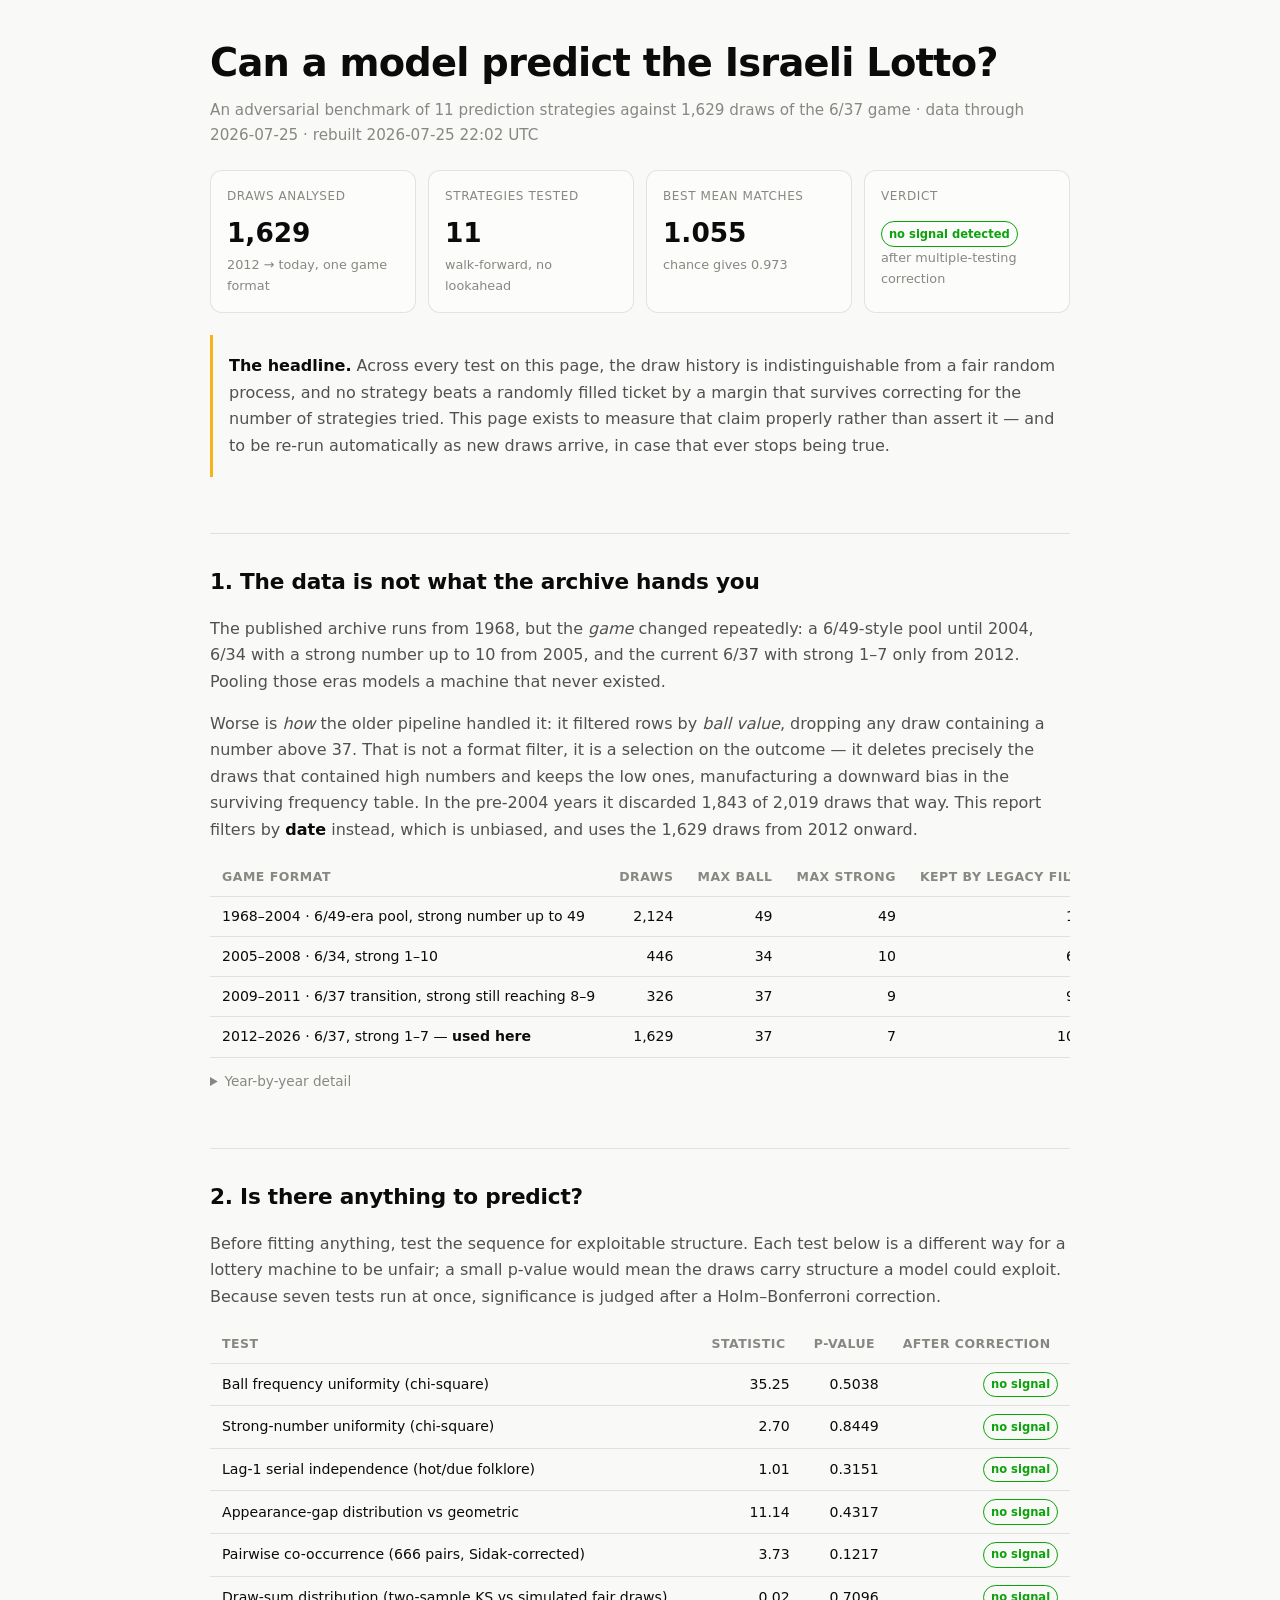
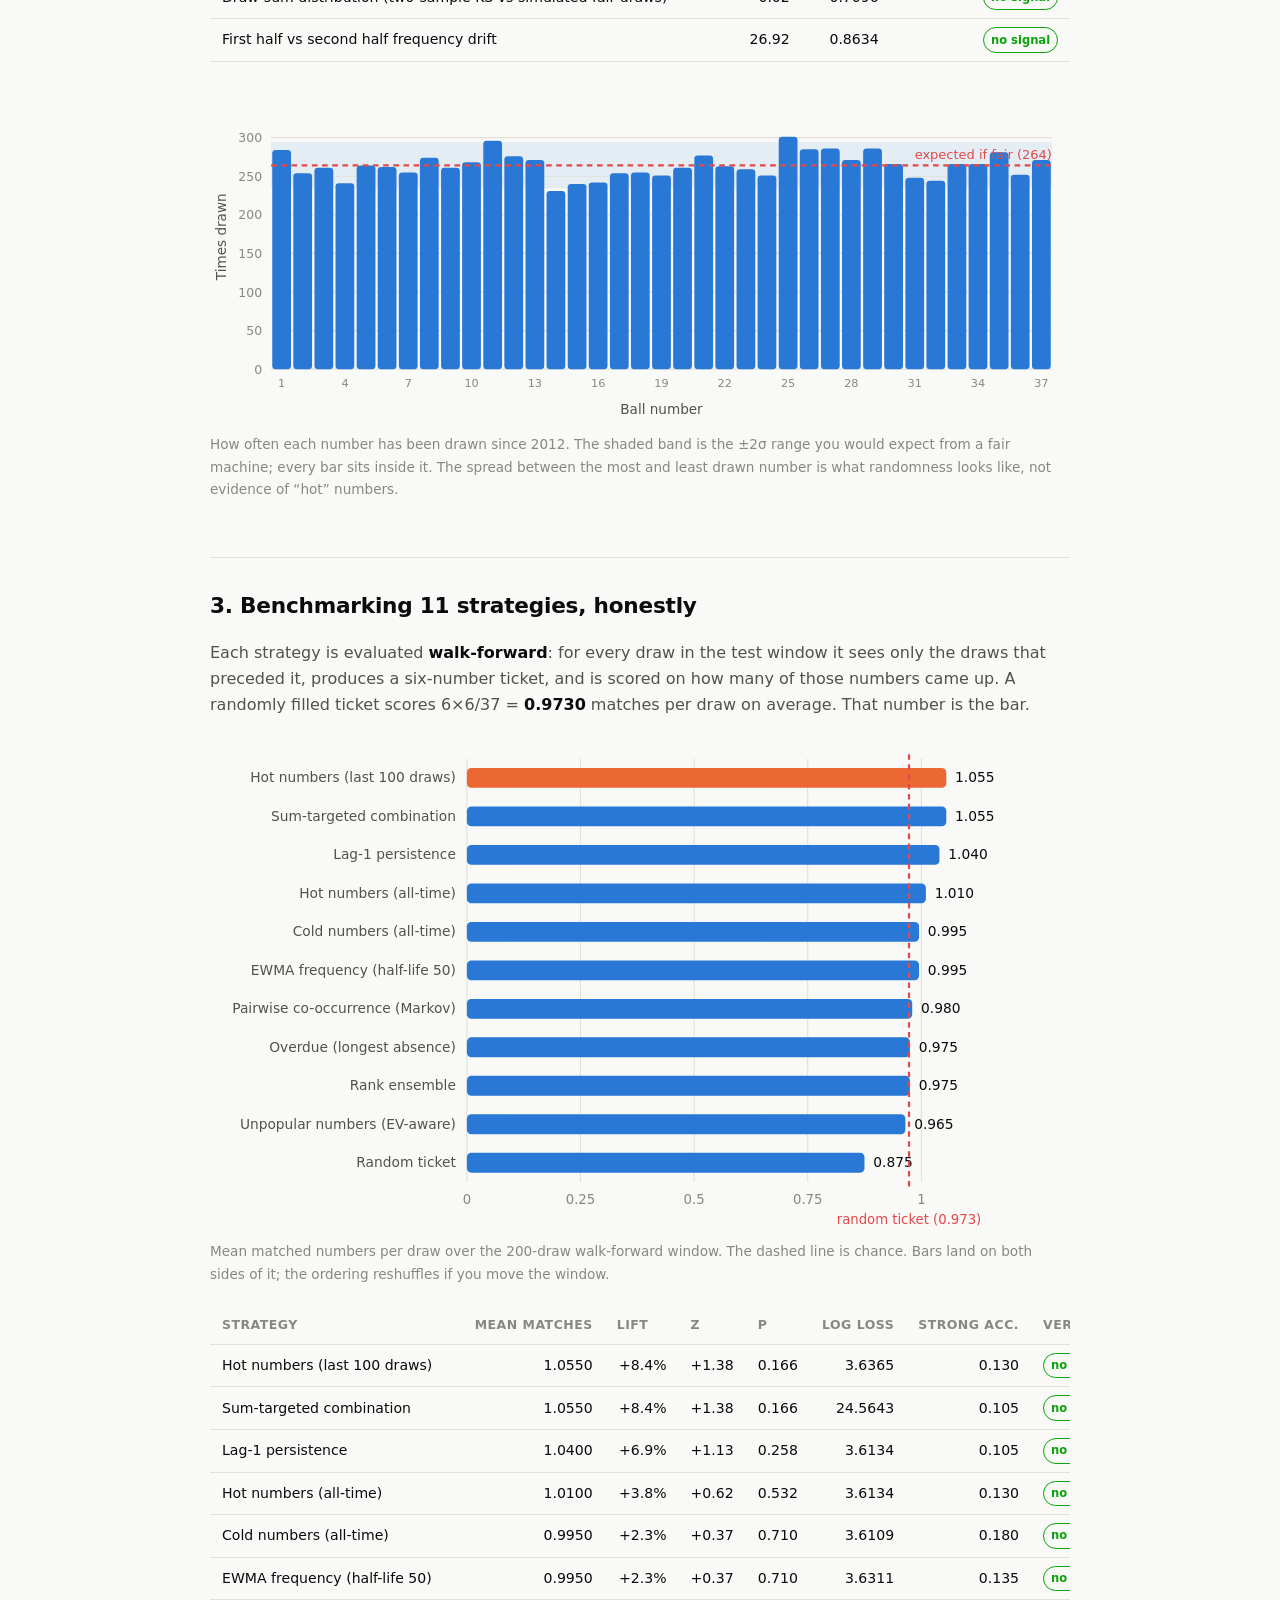
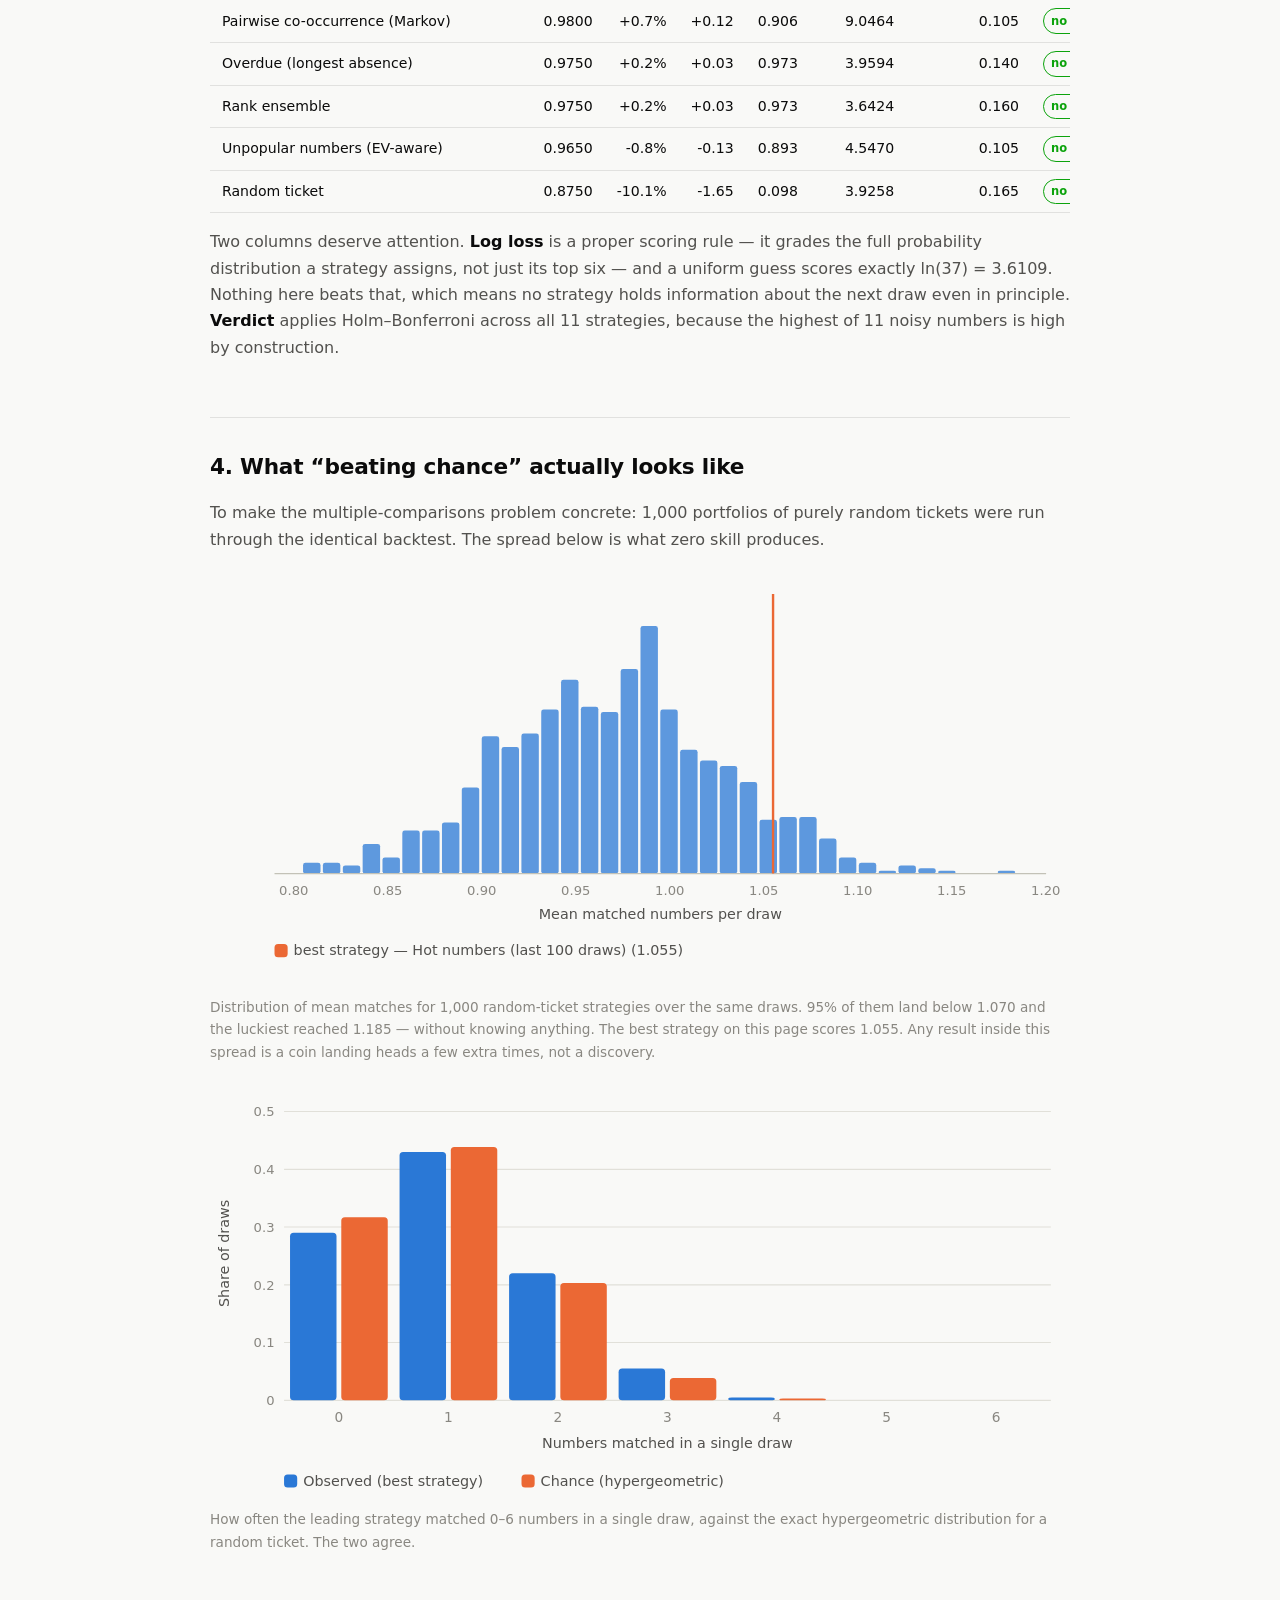
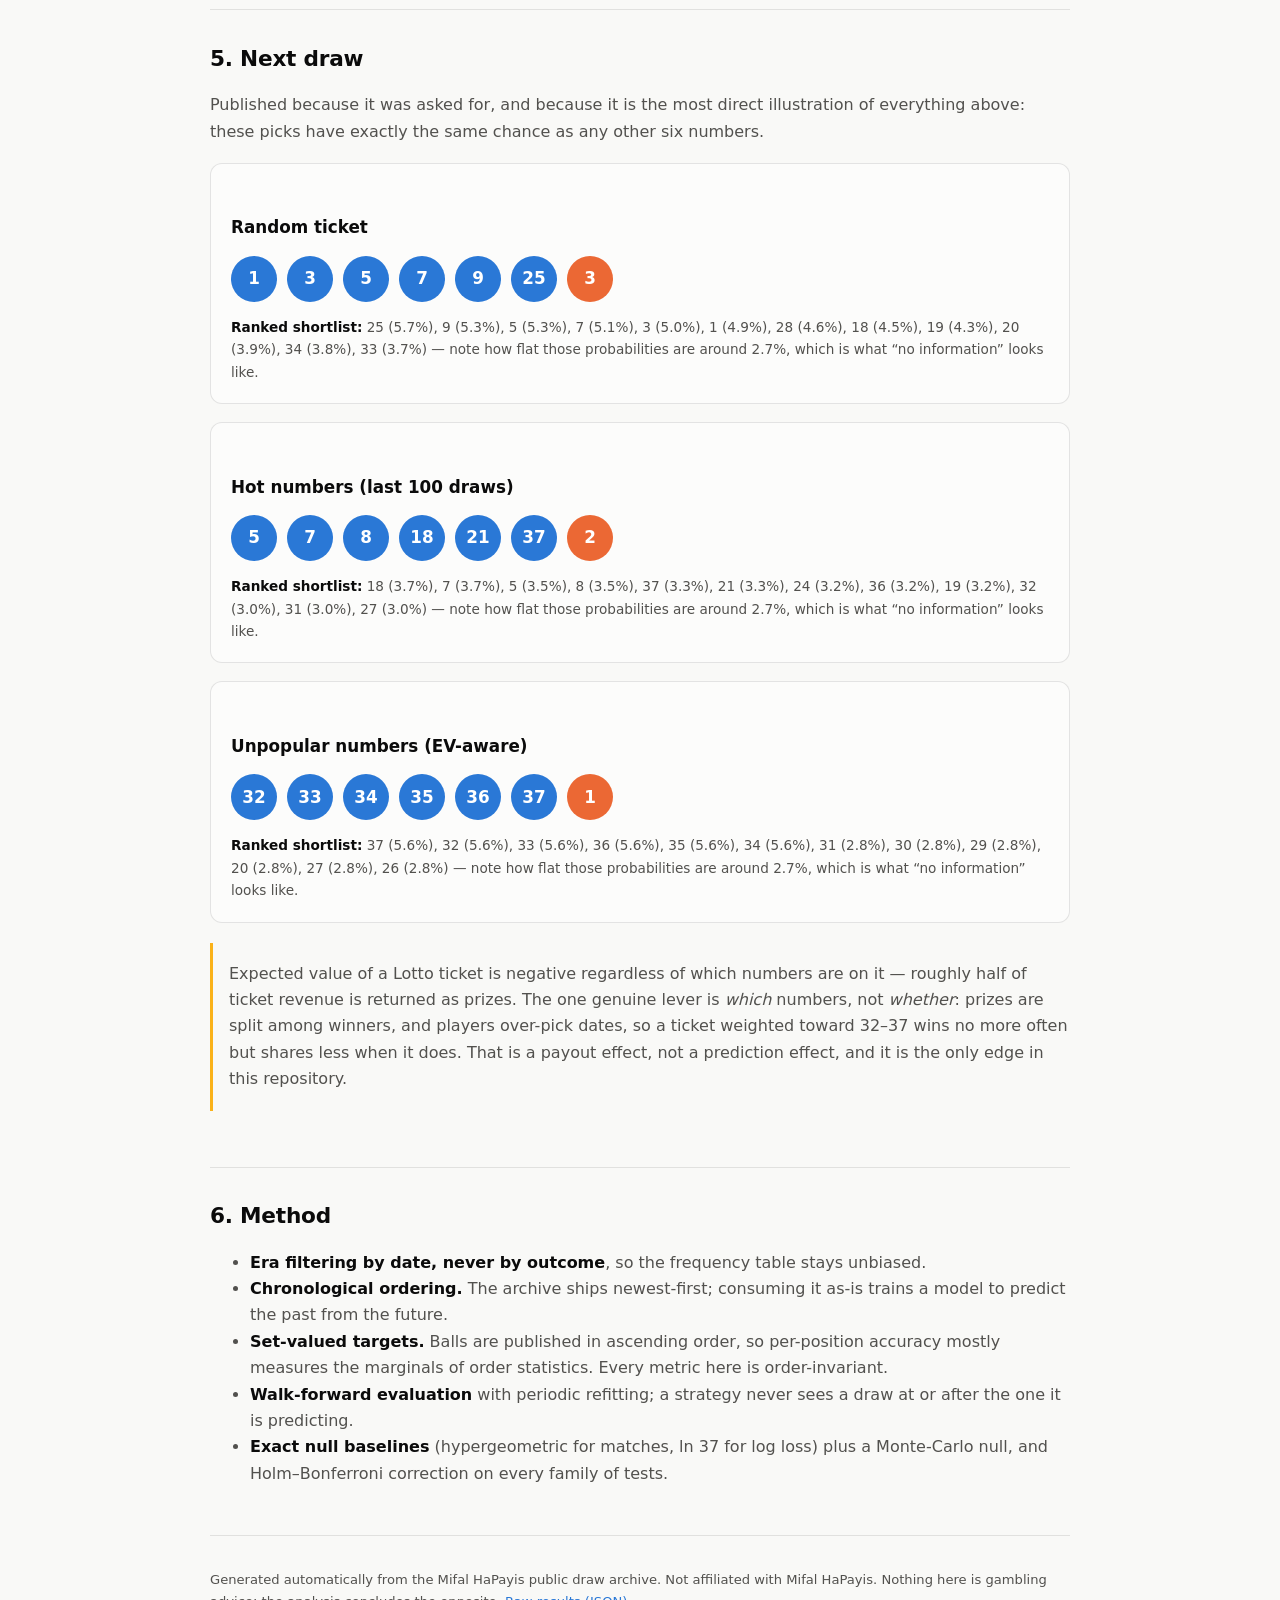
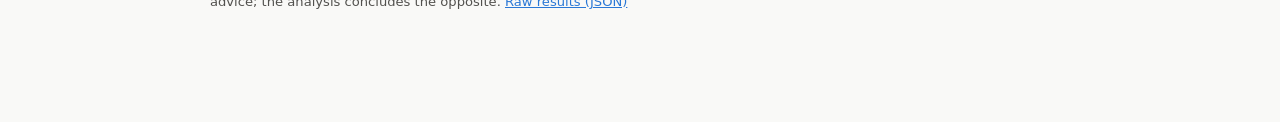
==== docs/index.html @ c954bb82 "fix: rebuild the benchmark on correct data, publish report to Pages The reported ~30% top-10 hit rat" ====
<!doctype html><html lang="en"><head><meta charset="utf-8"><meta name="viewport" content="width=device-width,initial-scale=1"><title>Can a model predict the Israeli Lotto?</title><meta name="description" content="An adversarial benchmark of lottery prediction strategies against 1,500+ draws of the Israeli 6/37 Lotto."><style>
:root{color-scheme:light dark}
*{box-sizing:border-box}
body{margin:0;font-family:system-ui,-apple-system,"Segoe UI",sans-serif;
  background:var(--page);color:var(--text-primary);line-height:1.65;
  -webkit-font-smoothing:antialiased}
:root{
  --page:#f9f9f7;--surface:#fcfcfb;--text-primary:#0b0b0b;--text-secondary:#52514e;
  --muted:#898781;--grid:#e1e0d9;--axis:#c3c2b7;--border:rgba(11,11,11,.10);
  --series-1:#2a78d6;--series-2:#eb6834;--series-7:#4a3aa7;--series-8:#e34948;
  --good:#0ca30c;--critical:#d03b3b;--warning:#fab219;
}
@media (prefers-color-scheme:dark){:root:where(:not([data-theme=light])){
  --page:#0d0d0d;--surface:#1a1a19;--text-primary:#fff;--text-secondary:#c3c2b7;
  --muted:#898781;--grid:#2c2c2a;--axis:#383835;--border:rgba(255,255,255,.10);
  --series-1:#3987e5;--series-2:#d95926;--series-7:#9085e9;--series-8:#e66767;
}}
:root[data-theme=dark]{
  --page:#0d0d0d;--surface:#1a1a19;--text-primary:#fff;--text-secondary:#c3c2b7;
  --muted:#898781;--grid:#2c2c2a;--axis:#383835;--border:rgba(255,255,255,.10);
  --series-1:#3987e5;--series-2:#d95926;--series-7:#9085e9;--series-8:#e66767;
}
main{max-width:900px;margin:0 auto;padding:40px 20px 96px}
h1{font-size:clamp(1.7rem,4vw,2.4rem);line-height:1.2;margin:0 0 .3em;letter-spacing:-.02em}
h2{font-size:1.35rem;margin:2.6em 0 .6em;letter-spacing:-.01em;
  padding-top:1.4em;border-top:1px solid var(--border)}
h3{font-size:1.05rem;margin:1.8em 0 .4em}
p,li{color:var(--text-secondary)}
strong{color:var(--text-primary)}
code{font-family:ui-monospace,SFMono-Regular,Menlo,monospace;font-size:.87em;
  background:var(--surface);border:1px solid var(--border);border-radius:4px;padding:.1em .35em}
.sub{color:var(--muted);font-size:.95rem;margin-top:0}
.card{background:var(--surface);border:1px solid var(--border);border-radius:12px;
  padding:20px;margin:18px 0}
.chart{width:100%;height:auto;display:block}
figure{margin:22px 0}
figcaption{color:var(--muted);font-size:.85rem;margin-top:10px}
.scroll{overflow-x:auto;-webkit-overflow-scrolling:touch}
table{border-collapse:collapse;width:100%;font-size:.88rem;min-width:520px}
th,td{text-align:left;padding:8px 12px;border-bottom:1px solid var(--border);white-space:nowrap}
th{color:var(--muted);font-weight:600;font-size:.78rem;text-transform:uppercase;letter-spacing:.04em}
td.num{text-align:right;font-variant-numeric:tabular-nums;color:var(--text-primary)}
.tiles{display:grid;grid-template-columns:repeat(auto-fit,minmax(150px,1fr));gap:12px;margin:22px 0}
.tile{background:var(--surface);border:1px solid var(--border);border-radius:12px;padding:16px}
.tile .k{font-size:.75rem;text-transform:uppercase;letter-spacing:.05em;color:var(--muted)}
.tile .v{font-size:1.65rem;font-weight:650;color:var(--text-primary);margin-top:4px}
.tile .n{font-size:.8rem;color:var(--muted)}
.pill{display:inline-block;font-size:.72rem;font-weight:650;padding:.2em .6em;border-radius:99px;
  border:1px solid currentColor}
.pill.no{color:var(--good)}.pill.yes{color:var(--critical)}
.balls{display:flex;flex-wrap:wrap;gap:10px;margin:14px 0}
.ball{width:46px;height:46px;border-radius:50%;display:grid;place-items:center;
  font-weight:650;font-size:1.05rem;background:var(--series-1);color:#fff}
.ball.strong{background:var(--series-2)}
.note{border-left:3px solid var(--warning);padding:2px 0 2px 16px;margin:20px 0}
footer{color:var(--muted);font-size:.82rem;margin-top:48px;padding-top:20px;
  border-top:1px solid var(--border)}
a{color:var(--series-1)}
</style></head><body>
<main>
<h1>Can a model predict the Israeli Lotto?</h1>
<p class="sub">An adversarial benchmark of 11 prediction strategies against
1,629 draws of the 6/37 game &middot; data through 2026-07-25 &middot;
rebuilt 2026-07-25 22:02 UTC</p>

<div class="tiles">
  <div class="tile"><div class="k">Draws analysed</div><div class="v">1,629</div>
    <div class="n">2012 &rarr; today, one game format</div></div>
  <div class="tile"><div class="k">Strategies tested</div><div class="v">11</div>
    <div class="n">walk-forward, no lookahead</div></div>
  <div class="tile"><div class="k">Best mean matches</div><div class="v">1.055</div>
    <div class="n">chance gives 0.973</div></div>
  <div class="tile"><div class="k">Verdict</div><div class="v" style="font-size:1.05rem;padding-top:8px"><span class="pill no">no signal detected</span></div>
    <div class="n">after multiple-testing correction</div></div>
</div>

<div class="note"><p><strong>The headline.</strong> Across every test on this page, the draw
history is indistinguishable from a fair random process, and no strategy beats a randomly
filled ticket by a margin that survives correcting for the number of strategies tried.
This page exists to measure that claim properly rather than assert it &mdash; and to be
re-run automatically as new draws arrive, in case that ever stops being true.</p></div>

<h2>1. The data is not what the archive hands you</h2>
<p>The published archive runs from 1968, but the <em>game</em> changed repeatedly: a 6/49-style
pool until 2004, 6/34 with a strong number up to 10 from 2005, and the current 6/37
with strong 1&ndash;7 only from 2012. Pooling those eras models a machine that never existed.</p>
<p>Worse is <em>how</em> the older pipeline handled it: it filtered rows by <em>ball value</em>,
dropping any draw containing a number above 37. That is not a format filter, it is a
selection on the outcome &mdash; it deletes precisely the draws that contained high numbers and
keeps the low ones, manufacturing a downward bias in the surviving frequency table.
In the pre-2004 years it discarded 1,843 of
2,019 draws that way. This report filters by <strong>date</strong>
instead, which is unbiased, and uses the 1,629 draws from 2012 onward.</p>
<div class="scroll"><table><thead><tr><th>Game format</th><th>Draws</th><th>Max ball</th><th>Max strong</th><th>Kept by legacy filter</th></tr></thead><tbody><tr><td class="">1968&ndash;2004 &middot; 6/49-era pool, strong number up to 49</td><td class="num">2,124</td><td class="num">49</td><td class="num">49</td><td class="num">11%</td></tr><tr><td class="">2005&ndash;2008 &middot; 6/34, strong 1&ndash;10</td><td class="num">446</td><td class="num">34</td><td class="num">10</td><td class="num">69%</td></tr><tr><td class="">2009&ndash;2011 &middot; 6/37 transition, strong still reaching 8&ndash;9</td><td class="num">326</td><td class="num">37</td><td class="num">9</td><td class="num">92%</td></tr><tr><td class="">2012&ndash;2026 &middot; 6/37, strong 1&ndash;7 &mdash; <strong>used here</strong></td><td class="num">1,629</td><td class="num">37</td><td class="num">7</td><td class="num">100%</td></tr></tbody></table></div>
<details><summary style="cursor:pointer;color:var(--muted);font-size:.85rem;margin-top:12px">
Year-by-year detail</summary>
<div class="scroll"><table><thead><tr><th>Year</th><th>Draws</th><th>Max ball</th><th>Max strong</th><th>Kept by legacy filter</th></tr></thead><tbody><tr><td class="">1968</td><td class="num">18</td><td class="num">39</td><td class="num">39</td><td class="num">33%</td></tr><tr><td class="">1969</td><td class="num">52</td><td class="num">39</td><td class="num">39</td><td class="num">12%</td></tr><tr><td class="">1970</td><td class="num">52</td><td class="num">39</td><td class="num">39</td><td class="num">8%</td></tr><tr><td class="">1971</td><td class="num">51</td><td class="num">39</td><td class="num">38</td><td class="num">16%</td></tr><tr><td class="">1972</td><td class="num">52</td><td class="num">39</td><td class="num">38</td><td class="num">21%</td></tr><tr><td class="">1973</td><td class="num">50</td><td class="num">39</td><td class="num">39</td><td class="num">6%</td></tr><tr><td class="">1974</td><td class="num">53</td><td class="num">39</td><td class="num">39</td><td class="num">19%</td></tr><tr><td class="">1975</td><td class="num">52</td><td class="num">39</td><td class="num">39</td><td class="num">13%</td></tr><tr><td class="">1976</td><td class="num">52</td><td class="num">39</td><td class="num">38</td><td class="num">17%</td></tr><tr><td class="">1977</td><td class="num">52</td><td class="num">39</td><td class="num">36</td><td class="num">19%</td></tr><tr><td class="">1978</td><td class="num">51</td><td class="num">39</td><td class="num">39</td><td class="num">10%</td></tr><tr><td class="">1979</td><td class="num">52</td><td class="num">39</td><td class="num">39</td><td class="num">13%</td></tr><tr><td class="">1980</td><td class="num">53</td><td class="num">39</td><td class="num">39</td><td class="num">11%</td></tr><tr><td class="">1981</td><td class="num">52</td><td class="num">39</td><td class="num">39</td><td class="num">12%</td></tr><tr><td class="">1982</td><td class="num">52</td><td class="num">40</td><td class="num">39</td><td class="num">10%</td></tr><tr><td class="">1983</td><td class="num">52</td><td class="num">40</td><td class="num">39</td><td class="num">8%</td></tr><tr><td class="">1984</td><td class="num">52</td><td class="num">40</td><td class="num">40</td><td class="num">12%</td></tr><tr><td class="">1985</td><td class="num">53</td><td class="num">40</td><td class="num">39</td><td class="num">9%</td></tr><tr><td class="">1986</td><td class="num">52</td><td class="num">42</td><td class="num">42</td><td class="num">8%</td></tr><tr><td class="">1987</td><td class="num">52</td><td class="num">42</td><td class="num">41</td><td class="num">8%</td></tr><tr><td class="">1988</td><td class="num">52</td><td class="num">42</td><td class="num">42</td><td class="num">12%</td></tr><tr><td class="">1989</td><td class="num">52</td><td class="num">42</td><td class="num">41</td><td class="num">10%</td></tr><tr><td class="">1990</td><td class="num">52</td><td class="num">45</td><td class="num">42</td><td class="num">12%</td></tr><tr><td class="">1991</td><td class="num">52</td><td class="num">45</td><td class="num">45</td><td class="num">10%</td></tr><tr><td class="">1992</td><td class="num">52</td><td class="num">45</td><td class="num">45</td><td class="num">6%</td></tr><tr><td class="">1993</td><td class="num">52</td><td class="num">48</td><td class="num">49</td><td class="num">6%</td></tr><tr><td class="">1994</td><td class="num">52</td><td class="num">49</td><td class="num">49</td><td class="num">4%</td></tr><tr><td class="">1995</td><td class="num">51</td><td class="num">49</td><td class="num">49</td><td class="num">2%</td></tr><tr><td class="">1996</td><td class="num">53</td><td class="num">49</td><td class="num">49</td><td class="num">6%</td></tr><tr><td class="">1997</td><td class="num">52</td><td class="num">49</td><td class="num">48</td><td class="num">2%</td></tr><tr><td class="">1998</td><td class="num">51</td><td class="num">49</td><td class="num">49</td><td class="num">2%</td></tr><tr><td class="">1999</td><td class="num">52</td><td class="num">49</td><td class="num">48</td><td class="num">0%</td></tr><tr><td class="">2000</td><td class="num">78</td><td class="num">49</td><td class="num">48</td><td class="num">1%</td></tr><tr><td class="">2001</td><td class="num">104</td><td class="num">45</td><td class="num">45</td><td class="num">4%</td></tr><tr><td class="">2002</td><td class="num">105</td><td class="num">45</td><td class="num">45</td><td class="num">6%</td></tr><tr><td class="">2003</td><td class="num">104</td><td class="num">45</td><td class="num">45</td><td class="num">3%</td></tr><tr><td class="">2004</td><td class="num">105</td><td class="num">45</td><td class="num">45</td><td class="num">59%</td></tr><tr><td class="">2005</td><td class="num">106</td><td class="num">34</td><td class="num">10</td><td class="num">70%</td></tr><tr><td class="">2006</td><td class="num">115</td><td class="num">34</td><td class="num">10</td><td class="num">65%</td></tr><tr><td class="">2007</td><td class="num">117</td><td class="num">34</td><td class="num">10</td><td class="num">68%</td></tr><tr><td class="">2008</td><td class="num">108</td><td class="num">34</td><td class="num">10</td><td class="num">71%</td></tr><tr><td class="">2009</td><td class="num">113</td><td class="num">37</td><td class="num">9</td><td class="num">86%</td></tr><tr><td class="">2010</td><td class="num">108</td><td class="num">37</td><td class="num">8</td><td class="num">91%</td></tr><tr><td class="">2011</td><td class="num">105</td><td class="num">37</td><td class="num">8</td><td class="num">99%</td></tr><tr><td class="">2012</td><td class="num">118</td><td class="num">37</td><td class="num">7</td><td class="num">100%</td></tr><tr><td class="">2013</td><td class="num">105</td><td class="num">37</td><td class="num">7</td><td class="num">100%</td></tr><tr><td class="">2014</td><td class="num">104</td><td class="num">37</td><td class="num">7</td><td class="num">100%</td></tr><tr><td class="">2015</td><td class="num">104</td><td class="num">37</td><td class="num">7</td><td class="num">100%</td></tr><tr><td class="">2016</td><td class="num">105</td><td class="num">37</td><td class="num">7</td><td class="num">100%</td></tr><tr><td class="">2017</td><td class="num">116</td><td class="num">37</td><td class="num">7</td><td class="num">100%</td></tr><tr><td class="">2018</td><td class="num">118</td><td class="num">37</td><td class="num">7</td><td class="num">100%</td></tr><tr><td class="">2019</td><td class="num">119</td><td class="num">37</td><td class="num">7</td><td class="num">100%</td></tr><tr><td class="">2020</td><td class="num">97</td><td class="num">37</td><td class="num">7</td><td class="num">100%</td></tr><tr><td class="">2021</td><td class="num">118</td><td class="num">37</td><td class="num">7</td><td class="num">100%</td></tr><tr><td class="">2022</td><td class="num">118</td><td class="num">37</td><td class="num">7</td><td class="num">100%</td></tr><tr><td class="">2023</td><td class="num">106</td><td class="num">37</td><td class="num">7</td><td class="num">100%</td></tr><tr><td class="">2024</td><td class="num">119</td><td class="num">37</td><td class="num">7</td><td class="num">100%</td></tr><tr><td class="">2025</td><td class="num">116</td><td class="num">37</td><td class="num">7</td><td class="num">100%</td></tr><tr><td class="">2026</td><td class="num">66</td><td class="num">37</td><td class="num">7</td><td class="num">100%</td></tr></tbody></table></div>
</details>

<h2>2. Is there anything to predict?</h2>
<p>Before fitting anything, test the sequence for exploitable structure. Each test below is
a different way for a lottery machine to be unfair; a small p&#8209;value would mean the draws
carry structure a model could exploit. Because seven tests run at once, significance is judged
after a Holm&ndash;Bonferroni correction.</p>
<div class="scroll"><table><thead><tr><th>Test</th><th>Statistic</th><th>p-value</th><th>After correction</th></tr></thead><tbody><tr><td class="">Ball frequency uniformity (chi-square)</td><td class="num">35.25</td><td class="num">0.5038</td><td class="num"><span class="pill no">no signal</span></td></tr><tr><td class="">Strong-number uniformity (chi-square)</td><td class="num">2.70</td><td class="num">0.8449</td><td class="num"><span class="pill no">no signal</span></td></tr><tr><td class="">Lag-1 serial independence (hot/due folklore)</td><td class="num">1.01</td><td class="num">0.3151</td><td class="num"><span class="pill no">no signal</span></td></tr><tr><td class="">Appearance-gap distribution vs geometric</td><td class="num">11.14</td><td class="num">0.4317</td><td class="num"><span class="pill no">no signal</span></td></tr><tr><td class="">Pairwise co-occurrence (666 pairs, Sidak-corrected)</td><td class="num">3.73</td><td class="num">0.1217</td><td class="num"><span class="pill no">no signal</span></td></tr><tr><td class="">Draw-sum distribution (two-sample KS vs simulated fair draws)</td><td class="num">0.02</td><td class="num">0.7096</td><td class="num"><span class="pill no">no signal</span></td></tr><tr><td class="">First half vs second half frequency drift</td><td class="num">26.92</td><td class="num">0.8634</td><td class="num"><span class="pill no">no signal</span></td></tr></tbody></table></div>
<figure><svg viewBox="0 0 760 300" role="img" aria-label="Frequency of each number" preserveAspectRatio="xMidYMid meet" class="chart"><rect x="54" y="51.6" width="690" height="40.6" fill="var(--series-1)" opacity="0.10"/><line x1="54" y1="252.0" x2="744" y2="252.0" stroke="var(--grid)" stroke-width="1"/><text x="46" y="256.0" fill="var(--muted)" font-size="11" text-anchor="end">0</text><line x1="54" y1="217.9" x2="744" y2="217.9" stroke="var(--grid)" stroke-width="1"/><text x="46" y="221.9" fill="var(--muted)" font-size="11" text-anchor="end">50</text><line x1="54" y1="183.8" x2="744" y2="183.8" stroke="var(--grid)" stroke-width="1"/><text x="46" y="187.8" fill="var(--muted)" font-size="11" text-anchor="end">100</text><line x1="54" y1="149.7" x2="744" y2="149.7" stroke="var(--grid)" stroke-width="1"/><text x="46" y="153.7" fill="var(--muted)" font-size="11" text-anchor="end">150</text><line x1="54" y1="115.6" x2="744" y2="115.6" stroke="var(--grid)" stroke-width="1"/><text x="46" y="119.6" fill="var(--muted)" font-size="11" text-anchor="end">200</text><line x1="54" y1="81.5" x2="744" y2="81.5" stroke="var(--grid)" stroke-width="1"/><text x="46" y="85.5" fill="var(--muted)" font-size="11" text-anchor="end">250</text><line x1="54" y1="47.4" x2="744" y2="47.4" stroke="var(--grid)" stroke-width="1"/><text x="46" y="51.4" fill="var(--muted)" font-size="11" text-anchor="end">300</text><rect x="55.0" y="58.3" width="16.6" height="193.7" rx="3" fill="var(--series-1)"><title>1: 284</title></rect><text x="63.3" y="268" fill="var(--muted)" font-size="10" text-anchor="middle">1</text><rect x="73.6" y="78.8" width="16.6" height="173.2" rx="3" fill="var(--series-1)"><title>2: 254</title></rect><rect x="92.3" y="74.0" width="16.6" height="178.0" rx="3" fill="var(--series-1)"><title>3: 261</title></rect><rect x="110.9" y="87.7" width="16.6" height="164.3" rx="3" fill="var(--series-1)"><title>4: 241</title></rect><text x="119.3" y="268" fill="var(--muted)" font-size="10" text-anchor="middle">4</text><rect x="129.6" y="72.0" width="16.6" height="180.0" rx="3" fill="var(--series-1)"><title>5: 264</title></rect><rect x="148.2" y="73.3" width="16.6" height="178.7" rx="3" fill="var(--series-1)"><title>6: 262</title></rect><rect x="166.9" y="78.1" width="16.6" height="173.9" rx="3" fill="var(--series-1)"><title>7: 255</title></rect><text x="175.2" y="268" fill="var(--muted)" font-size="10" text-anchor="middle">7</text><rect x="185.5" y="65.1" width="16.6" height="186.9" rx="3" fill="var(--series-1)"><title>8: 274</title></rect><rect x="204.2" y="74.0" width="16.6" height="178.0" rx="3" fill="var(--series-1)"><title>9: 261</title></rect><rect x="222.8" y="69.2" width="16.6" height="182.8" rx="3" fill="var(--series-1)"><title>10: 268</title></rect><text x="231.2" y="268" fill="var(--muted)" font-size="10" text-anchor="middle">10</text><rect x="241.5" y="50.1" width="16.6" height="201.9" rx="3" fill="var(--series-1)"><title>11: 296</title></rect><rect x="260.1" y="63.8" width="16.6" height="188.2" rx="3" fill="var(--series-1)"><title>12: 276</title></rect><rect x="278.8" y="67.2" width="16.6" height="184.8" rx="3" fill="var(--series-1)"><title>13: 271</title></rect><text x="287.1" y="268" fill="var(--muted)" font-size="10" text-anchor="middle">13</text><rect x="297.4" y="94.5" width="16.6" height="157.5" rx="3" fill="var(--series-1)"><title>14: 231</title></rect><rect x="316.1" y="88.3" width="16.6" height="163.7" rx="3" fill="var(--series-1)"><title>15: 240</title></rect><rect x="334.7" y="87.0" width="16.6" height="165.0" rx="3" fill="var(--series-1)"><title>16: 242</title></rect><text x="343.1" y="268" fill="var(--muted)" font-size="10" text-anchor="middle">16</text><rect x="353.4" y="78.8" width="16.6" height="173.2" rx="3" fill="var(--series-1)"><title>17: 254</title></rect><rect x="372.0" y="78.1" width="16.6" height="173.9" rx="3" fill="var(--series-1)"><title>18: 255</title></rect><rect x="390.7" y="80.8" width="16.6" height="171.2" rx="3" fill="var(--series-1)"><title>19: 251</title></rect><text x="399.0" y="268" fill="var(--muted)" font-size="10" text-anchor="middle">19</text><rect x="409.3" y="74.0" width="16.6" height="178.0" rx="3" fill="var(--series-1)"><title>20: 261</title></rect><rect x="428.0" y="63.1" width="16.6" height="188.9" rx="3" fill="var(--series-1)"><title>21: 277</title></rect><rect x="446.6" y="72.7" width="16.6" height="179.3" rx="3" fill="var(--series-1)"><title>22: 263</title></rect><text x="454.9" y="268" fill="var(--muted)" font-size="10" text-anchor="middle">22</text><rect x="465.3" y="75.4" width="16.6" height="176.6" rx="3" fill="var(--series-1)"><title>23: 259</title></rect><rect x="483.9" y="80.8" width="16.6" height="171.2" rx="3" fill="var(--series-1)"><title>24: 251</title></rect><rect x="502.6" y="46.7" width="16.6" height="205.3" rx="3" fill="var(--series-1)"><title>25: 301</title></rect><text x="510.9" y="268" fill="var(--muted)" font-size="10" text-anchor="middle">25</text><rect x="521.2" y="57.6" width="16.6" height="194.4" rx="3" fill="var(--series-1)"><title>26: 285</title></rect><rect x="539.9" y="57.0" width="16.6" height="195.0" rx="3" fill="var(--series-1)"><title>27: 286</title></rect><rect x="558.5" y="67.2" width="16.6" height="184.8" rx="3" fill="var(--series-1)"><title>28: 271</title></rect><text x="566.8" y="268" fill="var(--muted)" font-size="10" text-anchor="middle">28</text><rect x="577.2" y="57.0" width="16.6" height="195.0" rx="3" fill="var(--series-1)"><title>29: 286</title></rect><rect x="595.8" y="70.6" width="16.6" height="181.4" rx="3" fill="var(--series-1)"><title>30: 266</title></rect><rect x="614.5" y="82.9" width="16.6" height="169.1" rx="3" fill="var(--series-1)"><title>31: 248</title></rect><text x="622.8" y="268" fill="var(--muted)" font-size="10" text-anchor="middle">31</text><rect x="633.1" y="85.6" width="16.6" height="166.4" rx="3" fill="var(--series-1)"><title>32: 244</title></rect><rect x="651.8" y="70.6" width="16.6" height="181.4" rx="3" fill="var(--series-1)"><title>33: 266</title></rect><rect x="670.4" y="70.6" width="16.6" height="181.4" rx="3" fill="var(--series-1)"><title>34: 266</title></rect><text x="678.7" y="268" fill="var(--muted)" font-size="10" text-anchor="middle">34</text><rect x="689.1" y="60.4" width="16.6" height="191.6" rx="3" fill="var(--series-1)"><title>35: 281</title></rect><rect x="707.7" y="80.2" width="16.6" height="171.8" rx="3" fill="var(--series-1)"><title>36: 252</title></rect><rect x="726.4" y="67.2" width="16.6" height="184.8" rx="3" fill="var(--series-1)"><title>37: 271</title></rect><text x="734.7" y="268" fill="var(--muted)" font-size="10" text-anchor="middle">37</text><line x1="54" y1="71.9" x2="744" y2="71.9" stroke="var(--series-8)" stroke-width="2" stroke-dasharray="5 4"/><text x="744" y="65.9" fill="var(--series-8)" font-size="11.5" text-anchor="end">expected if fair (264)</text><text x="399.0" y="292" fill="var(--text-secondary)" font-size="12" text-anchor="middle">Ball number</text><text transform="translate(14,135.0) rotate(-90)" fill="var(--text-secondary)" font-size="12" text-anchor="middle">Times drawn</text></svg>
<figcaption>How often each number has been drawn since 2012. The shaded band is the
&plusmn;2&sigma; range you would expect from a fair machine; every bar sits inside it.
The spread between the most and least drawn number is what randomness looks like,
not evidence of &ldquo;hot&rdquo; numbers.</figcaption></figure>

<h2>3. Benchmarking 11 strategies, honestly</h2>
<p>Each strategy is evaluated <strong>walk-forward</strong>: for every draw in the test window it
sees only the draws that preceded it, produces a six-number ticket, and is scored on how many
of those numbers came up. A randomly filled ticket scores
6&times;6/37 = <strong>0.9730</strong> matches per draw on average.
That number is the bar.</p>
<figure><svg viewBox="0 0 780 444" role="img" aria-label="Mean matched numbers per draw by strategy" preserveAspectRatio="xMidYMid meet" class="chart"><line x1="233.0" y1="16" x2="233.0" y2="400" stroke="var(--grid)" stroke-width="1"/><text x="233.0" y="420" fill="var(--muted)" font-size="12" text-anchor="middle">0</text><line x1="336.0" y1="16" x2="336.0" y2="400" stroke="var(--grid)" stroke-width="1"/><text x="336.0" y="420" fill="var(--muted)" font-size="12" text-anchor="middle">0.25</text><line x1="439.1" y1="16" x2="439.1" y2="400" stroke="var(--grid)" stroke-width="1"/><text x="439.1" y="420" fill="var(--muted)" font-size="12" text-anchor="middle">0.5</text><line x1="542.1" y1="16" x2="542.1" y2="400" stroke="var(--grid)" stroke-width="1"/><text x="542.1" y="420" fill="var(--muted)" font-size="12" text-anchor="middle">0.75</text><line x1="645.2" y1="16" x2="645.2" y2="400" stroke="var(--grid)" stroke-width="1"/><text x="645.2" y="420" fill="var(--muted)" font-size="12" text-anchor="middle">1</text><rect x="233" y="24.5" width="434.8" height="18" rx="4" fill="var(--series-2)"><title>Hot numbers (last 100 draws): 1.055</title></rect><text x="223" y="37.5" fill="var(--text-secondary)" font-size="12.5" text-anchor="end">Hot numbers (last 100 draws)</text><text x="675.8" y="37.5" fill="var(--text-primary)" font-size="12.5" font-variant-numeric="tabular-nums">1.055</text><rect x="233" y="59.4" width="434.8" height="18" rx="4" fill="var(--series-1)"><title>Sum-targeted combination: 1.055</title></rect><text x="223" y="72.4" fill="var(--text-secondary)" font-size="12.5" text-anchor="end">Sum-targeted combination</text><text x="675.8" y="72.4" fill="var(--text-primary)" font-size="12.5" font-variant-numeric="tabular-nums">1.055</text><rect x="233" y="94.3" width="428.6" height="18" rx="4" fill="var(--series-1)"><title>Lag-1 persistence: 1.040</title></rect><text x="223" y="107.3" fill="var(--text-secondary)" font-size="12.5" text-anchor="end">Lag-1 persistence</text><text x="669.6" y="107.3" fill="var(--text-primary)" font-size="12.5" font-variant-numeric="tabular-nums">1.040</text><rect x="233" y="129.2" width="416.3" height="18" rx="4" fill="var(--series-1)"><title>Hot numbers (all-time): 1.010</title></rect><text x="223" y="142.2" fill="var(--text-secondary)" font-size="12.5" text-anchor="end">Hot numbers (all-time)</text><text x="657.3" y="142.2" fill="var(--text-primary)" font-size="12.5" font-variant-numeric="tabular-nums">1.010</text><rect x="233" y="164.1" width="410.1" height="18" rx="4" fill="var(--series-1)"><title>Cold numbers (all-time): 0.995</title></rect><text x="223" y="177.1" fill="var(--text-secondary)" font-size="12.5" text-anchor="end">Cold numbers (all-time)</text><text x="651.1" y="177.1" fill="var(--text-primary)" font-size="12.5" font-variant-numeric="tabular-nums">0.995</text><rect x="233" y="199.0" width="410.1" height="18" rx="4" fill="var(--series-1)"><title>EWMA frequency (half-life 50): 0.995</title></rect><text x="223" y="212.0" fill="var(--text-secondary)" font-size="12.5" text-anchor="end">EWMA frequency (half-life 50)</text><text x="651.1" y="212.0" fill="var(--text-primary)" font-size="12.5" font-variant-numeric="tabular-nums">0.995</text><rect x="233" y="233.9" width="403.9" height="18" rx="4" fill="var(--series-1)"><title>Pairwise co-occurrence (Markov): 0.980</title></rect><text x="223" y="246.9" fill="var(--text-secondary)" font-size="12.5" text-anchor="end">Pairwise co-occurrence (Markov)</text><text x="644.9" y="246.9" fill="var(--text-primary)" font-size="12.5" font-variant-numeric="tabular-nums">0.980</text><rect x="233" y="268.8" width="401.8" height="18" rx="4" fill="var(--series-1)"><title>Overdue (longest absence): 0.975</title></rect><text x="223" y="281.8" fill="var(--text-secondary)" font-size="12.5" text-anchor="end">Overdue (longest absence)</text><text x="642.8" y="281.8" fill="var(--text-primary)" font-size="12.5" font-variant-numeric="tabular-nums">0.975</text><rect x="233" y="303.7" width="401.8" height="18" rx="4" fill="var(--series-1)"><title>Rank ensemble: 0.975</title></rect><text x="223" y="316.7" fill="var(--text-secondary)" font-size="12.5" text-anchor="end">Rank ensemble</text><text x="642.8" y="316.7" fill="var(--text-primary)" font-size="12.5" font-variant-numeric="tabular-nums">0.975</text><rect x="233" y="338.6" width="397.7" height="18" rx="4" fill="var(--series-1)"><title>Unpopular numbers (EV-aware): 0.965</title></rect><text x="223" y="351.6" fill="var(--text-secondary)" font-size="12.5" text-anchor="end">Unpopular numbers (EV-aware)</text><text x="638.7" y="351.6" fill="var(--text-primary)" font-size="12.5" font-variant-numeric="tabular-nums">0.965</text><rect x="233" y="373.5" width="360.6" height="18" rx="4" fill="var(--series-1)"><title>Random ticket: 0.875</title></rect><text x="223" y="386.5" fill="var(--text-secondary)" font-size="12.5" text-anchor="end">Random ticket</text><text x="601.6" y="386.5" fill="var(--text-primary)" font-size="12.5" font-variant-numeric="tabular-nums">0.875</text><line x1="634.0" y1="12" x2="634.0" y2="404" stroke="var(--series-8)" stroke-width="2" stroke-dasharray="5 4"/><text x="634.0" y="438" fill="var(--series-8)" font-size="12" text-anchor="middle">random ticket (0.973)</text></svg>
<figcaption>Mean matched numbers per draw over the 200-draw walk-forward window.
The dashed line is chance. Bars land on both sides of it; the ordering reshuffles if you move
the window.</figcaption></figure>
<div class="scroll"><table><thead><tr><th>Strategy</th><th>Mean matches</th><th>Lift</th><th>z</th><th>p</th><th>Log loss</th><th>Strong acc.</th><th>Verdict</th></tr></thead><tbody><tr><td class="">Hot numbers (last 100 draws)</td><td class="num">1.0550</td><td class="num">+8.4%</td><td class="num">+1.38</td><td class="num">0.166</td><td class="num">3.6365</td><td class="num">0.130</td><td class="num"><span class="pill no">no signal</span></td></tr><tr><td class="">Sum-targeted combination</td><td class="num">1.0550</td><td class="num">+8.4%</td><td class="num">+1.38</td><td class="num">0.166</td><td class="num">24.5643</td><td class="num">0.105</td><td class="num"><span class="pill no">no signal</span></td></tr><tr><td class="">Lag-1 persistence</td><td class="num">1.0400</td><td class="num">+6.9%</td><td class="num">+1.13</td><td class="num">0.258</td><td class="num">3.6134</td><td class="num">0.105</td><td class="num"><span class="pill no">no signal</span></td></tr><tr><td class="">Hot numbers (all-time)</td><td class="num">1.0100</td><td class="num">+3.8%</td><td class="num">+0.62</td><td class="num">0.532</td><td class="num">3.6134</td><td class="num">0.130</td><td class="num"><span class="pill no">no signal</span></td></tr><tr><td class="">Cold numbers (all-time)</td><td class="num">0.9950</td><td class="num">+2.3%</td><td class="num">+0.37</td><td class="num">0.710</td><td class="num">3.6109</td><td class="num">0.180</td><td class="num"><span class="pill no">no signal</span></td></tr><tr><td class="">EWMA frequency (half-life 50)</td><td class="num">0.9950</td><td class="num">+2.3%</td><td class="num">+0.37</td><td class="num">0.710</td><td class="num">3.6311</td><td class="num">0.135</td><td class="num"><span class="pill no">no signal</span></td></tr><tr><td class="">Pairwise co-occurrence (Markov)</td><td class="num">0.9800</td><td class="num">+0.7%</td><td class="num">+0.12</td><td class="num">0.906</td><td class="num">9.0464</td><td class="num">0.105</td><td class="num"><span class="pill no">no signal</span></td></tr><tr><td class="">Overdue (longest absence)</td><td class="num">0.9750</td><td class="num">+0.2%</td><td class="num">+0.03</td><td class="num">0.973</td><td class="num">3.9594</td><td class="num">0.140</td><td class="num"><span class="pill no">no signal</span></td></tr><tr><td class="">Rank ensemble</td><td class="num">0.9750</td><td class="num">+0.2%</td><td class="num">+0.03</td><td class="num">0.973</td><td class="num">3.6424</td><td class="num">0.160</td><td class="num"><span class="pill no">no signal</span></td></tr><tr><td class="">Unpopular numbers (EV-aware)</td><td class="num">0.9650</td><td class="num">-0.8%</td><td class="num">-0.13</td><td class="num">0.893</td><td class="num">4.5470</td><td class="num">0.105</td><td class="num"><span class="pill no">no signal</span></td></tr><tr><td class="">Random ticket</td><td class="num">0.8750</td><td class="num">-10.1%</td><td class="num">-1.65</td><td class="num">0.098</td><td class="num">3.9258</td><td class="num">0.165</td><td class="num"><span class="pill no">no signal</span></td></tr></tbody></table></div>
<p>Two columns deserve attention. <strong>Log loss</strong> is a proper scoring rule &mdash; it grades
the full probability distribution a strategy assigns, not just its top six &mdash; and a uniform
guess scores exactly ln(37) = 3.6109. Nothing here beats that, which
means no strategy holds information about the next draw even in principle. <strong>Verdict</strong>
applies Holm&ndash;Bonferroni across all 11 strategies, because the highest of
11 noisy numbers is high by construction.</p>

<h2>4. What &ldquo;beating chance&rdquo; actually looks like</h2>
<p>To make the multiple-comparisons problem concrete: 1,000 portfolios of
purely random tickets were run through the identical backtest. The spread below is what
zero skill produces.</p>
<figure><svg viewBox="0 0 720 344" role="img" aria-label="Where the best strategy lands inside pure chance" preserveAspectRatio="xMidYMid meet" class="chart"><text x="70.1" y="268" fill="var(--muted)" font-size="11" text-anchor="middle">0.80</text><text x="148.8" y="268" fill="var(--muted)" font-size="11" text-anchor="middle">0.85</text><text x="227.5" y="268" fill="var(--muted)" font-size="11" text-anchor="middle">0.90</text><text x="306.2" y="268" fill="var(--muted)" font-size="11" text-anchor="middle">0.95</text><text x="384.9" y="268" fill="var(--muted)" font-size="11" text-anchor="middle">1.00</text><text x="463.6" y="268" fill="var(--muted)" font-size="11" text-anchor="middle">1.05</text><text x="542.3" y="268" fill="var(--muted)" font-size="11" text-anchor="middle">1.10</text><text x="621.0" y="268" fill="var(--muted)" font-size="11" text-anchor="middle">1.15</text><text x="699.7" y="268" fill="var(--muted)" font-size="11" text-anchor="middle">1.20</text><rect x="77.9" y="241.0" width="14.6" height="9.0" rx="2" fill="var(--series-1)" opacity="0.75"><title>0.805–0.816: 4</title></rect><rect x="94.5" y="241.0" width="14.6" height="9.0" rx="2" fill="var(--series-1)" opacity="0.75"><title>0.816–0.826: 4</title></rect><rect x="111.2" y="243.2" width="14.6" height="6.8" rx="2" fill="var(--series-1)" opacity="0.75"><title>0.826–0.837: 3</title></rect><rect x="127.8" y="225.2" width="14.6" height="24.8" rx="2" fill="var(--series-1)" opacity="0.75"><title>0.837–0.847: 11</title></rect><rect x="144.4" y="236.5" width="14.6" height="13.5" rx="2" fill="var(--series-1)" opacity="0.75"><title>0.847–0.858: 6</title></rect><rect x="161.0" y="214.0" width="14.6" height="36.0" rx="2" fill="var(--series-1)" opacity="0.75"><title>0.858–0.868: 16</title></rect><rect x="177.6" y="214.0" width="14.6" height="36.0" rx="2" fill="var(--series-1)" opacity="0.75"><title>0.868–0.879: 16</title></rect><rect x="194.2" y="207.2" width="14.6" height="42.8" rx="2" fill="var(--series-1)" opacity="0.75"><title>0.879–0.889: 19</title></rect><rect x="210.8" y="177.9" width="14.6" height="72.1" rx="2" fill="var(--series-1)" opacity="0.75"><title>0.889–0.900: 32</title></rect><rect x="227.5" y="135.1" width="14.6" height="114.9" rx="2" fill="var(--series-1)" opacity="0.75"><title>0.900–0.911: 51</title></rect><rect x="244.1" y="144.1" width="14.6" height="105.9" rx="2" fill="var(--series-1)" opacity="0.75"><title>0.911–0.921: 47</title></rect><rect x="260.7" y="132.8" width="14.6" height="117.2" rx="2" fill="var(--series-1)" opacity="0.75"><title>0.921–0.932: 52</title></rect><rect x="277.3" y="112.6" width="14.6" height="137.4" rx="2" fill="var(--series-1)" opacity="0.75"><title>0.932–0.942: 61</title></rect><rect x="293.9" y="87.8" width="14.6" height="162.2" rx="2" fill="var(--series-1)" opacity="0.75"><title>0.942–0.953: 72</title></rect><rect x="310.5" y="110.3" width="14.6" height="139.7" rx="2" fill="var(--series-1)" opacity="0.75"><title>0.953–0.963: 62</title></rect><rect x="327.2" y="114.8" width="14.6" height="135.2" rx="2" fill="var(--series-1)" opacity="0.75"><title>0.963–0.974: 60</title></rect><rect x="343.8" y="78.8" width="14.6" height="171.2" rx="2" fill="var(--series-1)" opacity="0.75"><title>0.974–0.984: 76</title></rect><rect x="360.4" y="42.7" width="14.6" height="207.3" rx="2" fill="var(--series-1)" opacity="0.75"><title>0.984–0.995: 92</title></rect><rect x="377.0" y="112.6" width="14.6" height="137.4" rx="2" fill="var(--series-1)" opacity="0.75"><title>0.995–1.006: 61</title></rect><rect x="393.6" y="146.4" width="14.6" height="103.6" rx="2" fill="var(--series-1)" opacity="0.75"><title>1.006–1.016: 46</title></rect><rect x="410.2" y="155.4" width="14.6" height="94.6" rx="2" fill="var(--series-1)" opacity="0.75"><title>1.016–1.027: 42</title></rect><rect x="426.8" y="159.9" width="14.6" height="90.1" rx="2" fill="var(--series-1)" opacity="0.75"><title>1.027–1.037: 40</title></rect><rect x="443.5" y="173.4" width="14.6" height="76.6" rx="2" fill="var(--series-1)" opacity="0.75"><title>1.037–1.048: 34</title></rect><rect x="460.1" y="204.9" width="14.6" height="45.1" rx="2" fill="var(--series-1)" opacity="0.75"><title>1.048–1.058: 20</title></rect><rect x="476.7" y="202.7" width="14.6" height="47.3" rx="2" fill="var(--series-1)" opacity="0.75"><title>1.058–1.069: 21</title></rect><rect x="493.3" y="202.7" width="14.6" height="47.3" rx="2" fill="var(--series-1)" opacity="0.75"><title>1.069–1.079: 21</title></rect><rect x="509.9" y="220.7" width="14.6" height="29.3" rx="2" fill="var(--series-1)" opacity="0.75"><title>1.079–1.090: 13</title></rect><rect x="526.5" y="236.5" width="14.6" height="13.5" rx="2" fill="var(--series-1)" opacity="0.75"><title>1.090–1.101: 6</title></rect><rect x="543.2" y="241.0" width="14.6" height="9.0" rx="2" fill="var(--series-1)" opacity="0.75"><title>1.101–1.111: 4</title></rect><rect x="559.8" y="247.7" width="14.6" height="2.3" rx="2" fill="var(--series-1)" opacity="0.75"><title>1.111–1.122: 1</title></rect><rect x="576.4" y="243.2" width="14.6" height="6.8" rx="2" fill="var(--series-1)" opacity="0.75"><title>1.122–1.132: 3</title></rect><rect x="593.0" y="245.5" width="14.6" height="4.5" rx="2" fill="var(--series-1)" opacity="0.75"><title>1.132–1.143: 2</title></rect><rect x="609.6" y="247.7" width="14.6" height="2.3" rx="2" fill="var(--series-1)" opacity="0.75"><title>1.143–1.153: 1</title></rect><rect x="626.2" y="250.0" width="14.6" height="0.0" rx="2" fill="var(--series-1)" opacity="0.75"><title>1.153–1.164: 0</title></rect><rect x="642.8" y="250.0" width="14.6" height="0.0" rx="2" fill="var(--series-1)" opacity="0.75"><title>1.164–1.174: 0</title></rect><rect x="659.5" y="247.7" width="14.6" height="2.3" rx="2" fill="var(--series-1)" opacity="0.75"><title>1.174–1.185: 1</title></rect><line x1="54" y1="250.0" x2="700" y2="250.0" stroke="var(--axis)" stroke-width="1"/><line x1="471.4" y1="16" x2="471.4" y2="250.0" stroke="var(--series-2)" stroke-width="2"/><rect x="54" y="309" width="11" height="11" rx="3" fill="var(--series-2)"/><text x="70" y="318" fill="var(--text-secondary)" font-size="12">best strategy — Hot numbers (last 100 draws) (1.055)</text><text x="377.0" y="288" fill="var(--text-secondary)" font-size="12" text-anchor="middle">Mean matched numbers per draw</text></svg>
<figcaption>Distribution of mean matches for 1,000 random-ticket strategies over the same
draws. 95% of them land below 1.070 and the luckiest reached
1.185 &mdash; without knowing anything. The best strategy on this page scores
1.055. Any result inside this spread is a coin landing heads a few
extra times, not a discovery.</figcaption></figure>
<figure><svg viewBox="0 0 720 346" role="img" aria-label="Match distribution vs chance" preserveAspectRatio="xMidYMid meet" class="chart"><line x1="62" y1="264.0" x2="704" y2="264.0" stroke="var(--grid)" stroke-width="1"/><text x="54" y="268.0" fill="var(--muted)" font-size="11" text-anchor="end">0</text><line x1="62" y1="215.6" x2="704" y2="215.6" stroke="var(--grid)" stroke-width="1"/><text x="54" y="219.6" fill="var(--muted)" font-size="11" text-anchor="end">0.1</text><line x1="62" y1="167.3" x2="704" y2="167.3" stroke="var(--grid)" stroke-width="1"/><text x="54" y="171.3" fill="var(--muted)" font-size="11" text-anchor="end">0.2</text><line x1="62" y1="118.9" x2="704" y2="118.9" stroke="var(--grid)" stroke-width="1"/><text x="54" y="122.9" fill="var(--muted)" font-size="11" text-anchor="end">0.3</text><line x1="62" y1="70.6" x2="704" y2="70.6" stroke="var(--grid)" stroke-width="1"/><text x="54" y="74.6" fill="var(--muted)" font-size="11" text-anchor="end">0.4</text><line x1="62" y1="22.2" x2="704" y2="22.2" stroke="var(--grid)" stroke-width="1"/><text x="54" y="26.2" fill="var(--muted)" font-size="11" text-anchor="end">0.5</text><rect x="67.0" y="123.8" width="38.9" height="140.2" rx="3" fill="var(--series-1)"><title>Observed (best strategy) — 0: 0.2900</title></rect><rect x="158.7" y="56.1" width="38.9" height="207.9" rx="3" fill="var(--series-1)"><title>Observed (best strategy) — 1: 0.4300</title></rect><rect x="250.4" y="157.6" width="38.9" height="106.4" rx="3" fill="var(--series-1)"><title>Observed (best strategy) — 2: 0.2200</title></rect><rect x="342.1" y="237.4" width="38.9" height="26.6" rx="3" fill="var(--series-1)"><title>Observed (best strategy) — 3: 0.0550</title></rect><rect x="433.9" y="261.6" width="38.9" height="2.4" rx="3" fill="var(--series-1)"><title>Observed (best strategy) — 4: 0.0050</title></rect><rect x="525.6" y="264.0" width="38.9" height="0.0" rx="3" fill="var(--series-1)"><title>Observed (best strategy) — 5: 0.0000</title></rect><rect x="617.3" y="264.0" width="38.9" height="0.0" rx="3" fill="var(--series-1)"><title>Observed (best strategy) — 6: 0.0000</title></rect><rect x="109.9" y="110.8" width="38.9" height="153.2" rx="3" fill="var(--series-2)"><title>Chance (hypergeometric) — 0: 0.3167</title></rect><rect x="201.6" y="51.9" width="38.9" height="212.1" rx="3" fill="var(--series-2)"><title>Chance (hypergeometric) — 1: 0.4385</title></rect><rect x="293.3" y="165.8" width="38.9" height="98.2" rx="3" fill="var(--series-2)"><title>Chance (hypergeometric) — 2: 0.2030</title></rect><rect x="385.0" y="245.3" width="38.9" height="18.7" rx="3" fill="var(--series-2)"><title>Chance (hypergeometric) — 3: 0.0387</title></rect><rect x="476.7" y="262.5" width="38.9" height="1.5" rx="3" fill="var(--series-2)"><title>Chance (hypergeometric) — 4: 0.0030</title></rect><rect x="568.4" y="264.0" width="38.9" height="0.0" rx="3" fill="var(--series-2)"><title>Chance (hypergeometric) — 5: 0.0001</title></rect><rect x="660.1" y="264.0" width="38.9" height="0.0" rx="3" fill="var(--series-2)"><title>Chance (hypergeometric) — 6: 0.0000</title></rect><text x="107.9" y="282" fill="var(--muted)" font-size="11.5" text-anchor="middle">0</text><text x="199.6" y="282" fill="var(--muted)" font-size="11.5" text-anchor="middle">1</text><text x="291.3" y="282" fill="var(--muted)" font-size="11.5" text-anchor="middle">2</text><text x="383.0" y="282" fill="var(--muted)" font-size="11.5" text-anchor="middle">3</text><text x="474.7" y="282" fill="var(--muted)" font-size="11.5" text-anchor="middle">4</text><text x="566.4" y="282" fill="var(--muted)" font-size="11.5" text-anchor="middle">5</text><text x="658.1" y="282" fill="var(--muted)" font-size="11.5" text-anchor="middle">6</text><rect x="62" y="326" width="11" height="11" rx="3" fill="var(--series-1)"/><text x="78" y="336" fill="var(--text-secondary)" font-size="12">Observed (best strategy)</text><rect x="260.8" y="326" width="11" height="11" rx="3" fill="var(--series-2)"/><text x="276.8" y="336" fill="var(--text-secondary)" font-size="12">Chance (hypergeometric)</text><text x="383.0" y="304" fill="var(--text-secondary)" font-size="12" text-anchor="middle">Numbers matched in a single draw</text><text transform="translate(16,141.0) rotate(-90)" fill="var(--text-secondary)" font-size="12" text-anchor="middle">Share of draws</text></svg>
<figcaption>How often the leading strategy matched 0&ndash;6 numbers in a single draw, against the
exact hypergeometric distribution for a random ticket. The two agree.</figcaption></figure>

<h2>5. Next draw</h2>
<p>Published because it was asked for, and because it is the most direct illustration of
everything above: these picks have exactly the same chance as any other six numbers.</p>
<div class="card"><h3>Random ticket</h3><div class="balls"><div class="ball">1</div><div class="ball">3</div><div class="ball">5</div><div class="ball">7</div><div class="ball">9</div><div class="ball">25</div><div class="ball strong">3</div></div><p style="font-size:.85rem;margin:0"><strong>Ranked shortlist:</strong> 25 (5.7%), 9 (5.3%), 5 (5.3%), 7 (5.1%), 3 (5.0%), 1 (4.9%), 28 (4.6%), 18 (4.5%), 19 (4.3%), 20 (3.9%), 34 (3.8%), 33 (3.7%) — note how flat those probabilities are around 2.7%, which is what &ldquo;no information&rdquo; looks like.</p></div><div class="card"><h3>Hot numbers (last 100 draws)</h3><div class="balls"><div class="ball">5</div><div class="ball">7</div><div class="ball">8</div><div class="ball">18</div><div class="ball">21</div><div class="ball">37</div><div class="ball strong">2</div></div><p style="font-size:.85rem;margin:0"><strong>Ranked shortlist:</strong> 18 (3.7%), 7 (3.7%), 5 (3.5%), 8 (3.5%), 37 (3.3%), 21 (3.3%), 24 (3.2%), 36 (3.2%), 19 (3.2%), 32 (3.0%), 31 (3.0%), 27 (3.0%) — note how flat those probabilities are around 2.7%, which is what &ldquo;no information&rdquo; looks like.</p></div><div class="card"><h3>Unpopular numbers (EV-aware)</h3><div class="balls"><div class="ball">32</div><div class="ball">33</div><div class="ball">34</div><div class="ball">35</div><div class="ball">36</div><div class="ball">37</div><div class="ball strong">1</div></div><p style="font-size:.85rem;margin:0"><strong>Ranked shortlist:</strong> 37 (5.6%), 32 (5.6%), 33 (5.6%), 36 (5.6%), 35 (5.6%), 34 (5.6%), 31 (2.8%), 30 (2.8%), 29 (2.8%), 20 (2.8%), 27 (2.8%), 26 (2.8%) — note how flat those probabilities are around 2.7%, which is what &ldquo;no information&rdquo; looks like.</p></div>
<div class="note"><p>Expected value of a Lotto ticket is negative regardless of which numbers are
on it &mdash; roughly half of ticket revenue is returned as prizes. The one genuine lever is
<em>which</em> numbers, not <em>whether</em>: prizes are split among winners, and players
over-pick dates, so a ticket weighted toward 32&ndash;37 wins no more often but shares
less when it does. That is a payout effect, not a prediction effect, and it is the only edge
in this repository.</p></div>

<h2>6. Method</h2>
<ul>
<li><strong>Era filtering by date, never by outcome</strong>, so the frequency table stays unbiased.</li>
<li><strong>Chronological ordering.</strong> The archive ships newest-first; consuming it as-is trains a
model to predict the past from the future.</li>
<li><strong>Set-valued targets.</strong> Balls are published in ascending order, so per-position accuracy
mostly measures the marginals of order statistics. Every metric here is order-invariant.</li>
<li><strong>Walk-forward evaluation</strong> with periodic refitting; a strategy never sees a draw at or
after the one it is predicting.</li>
<li><strong>Exact null baselines</strong> (hypergeometric for matches, ln&nbsp;37 for log loss) plus a
Monte-Carlo null, and Holm&ndash;Bonferroni correction on every family of tests.</li>
</ul>

<footer>
<p>Generated automatically from the Mifal HaPayis public draw archive. Not affiliated with
Mifal HaPayis. Nothing here is gambling advice; the analysis concludes the opposite.
<a href="results.json">Raw results (JSON)</a></p>
</footer>
</main>
</body></html>
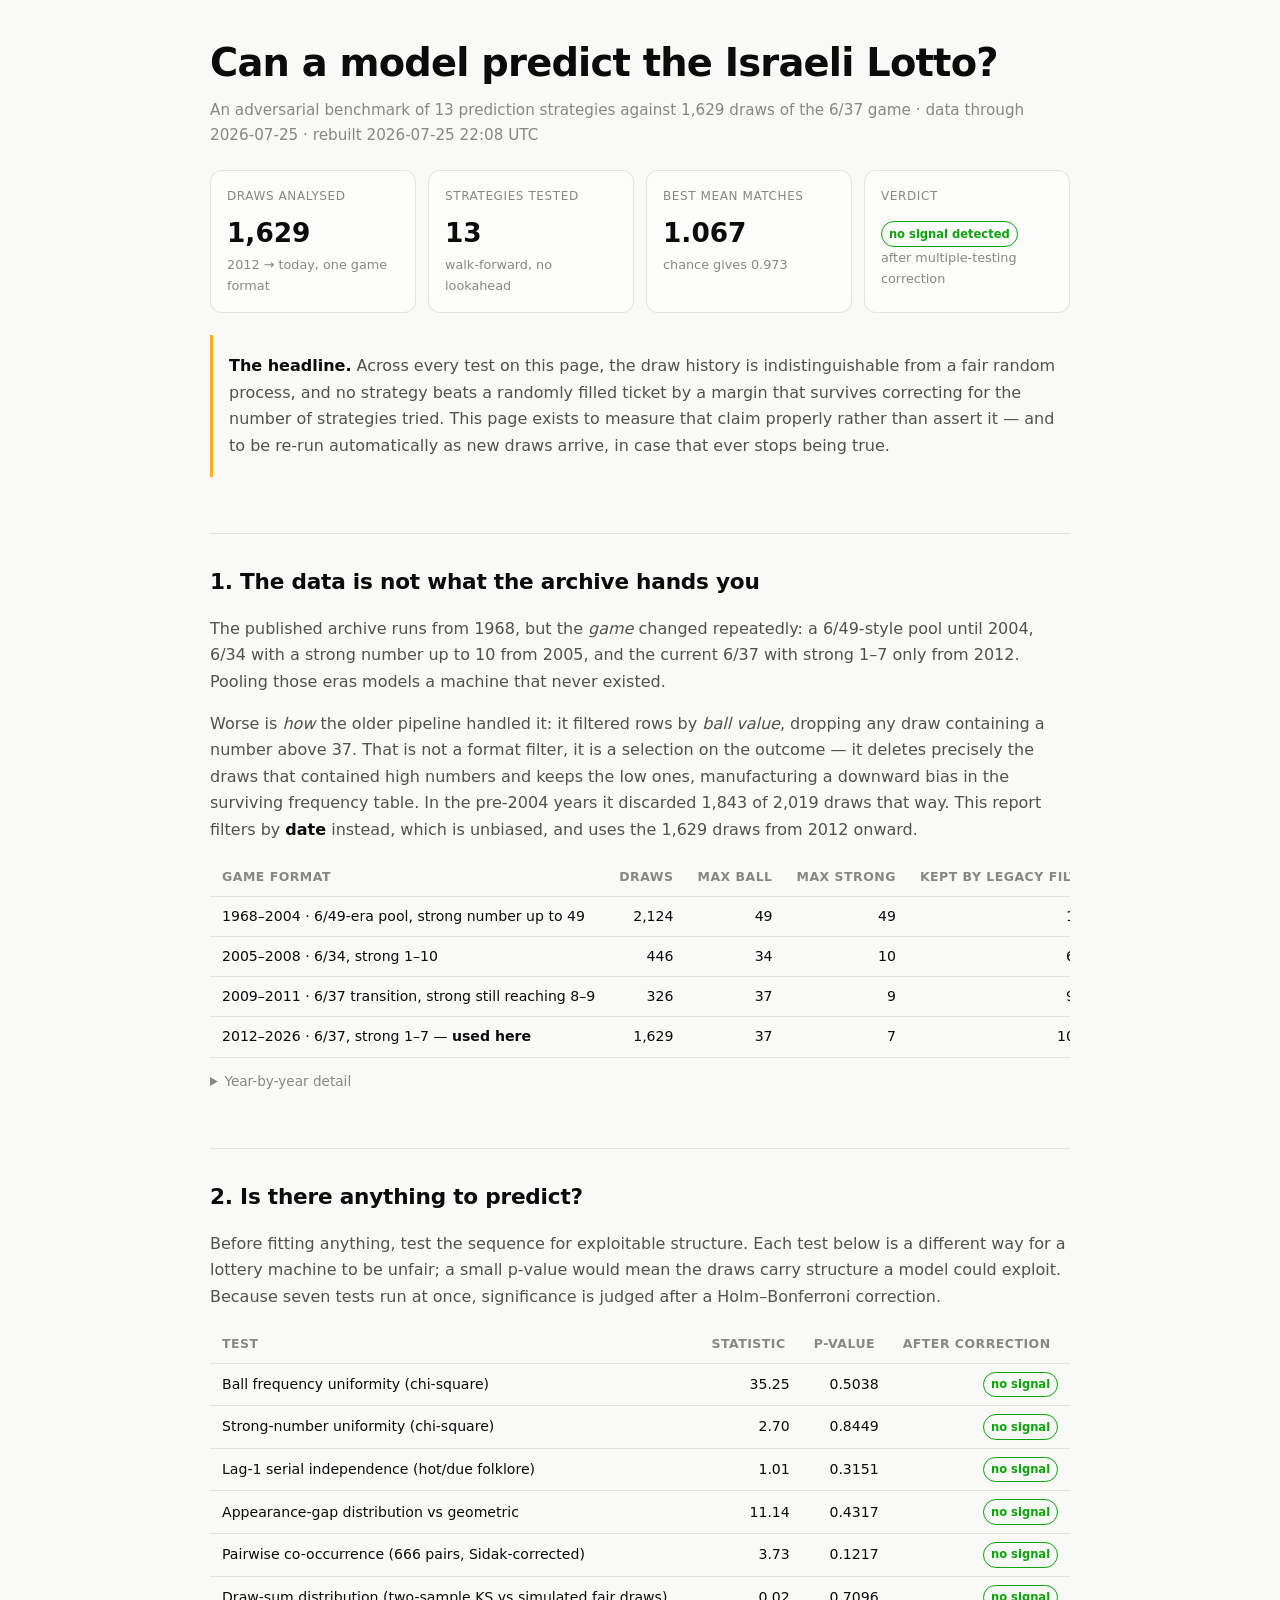
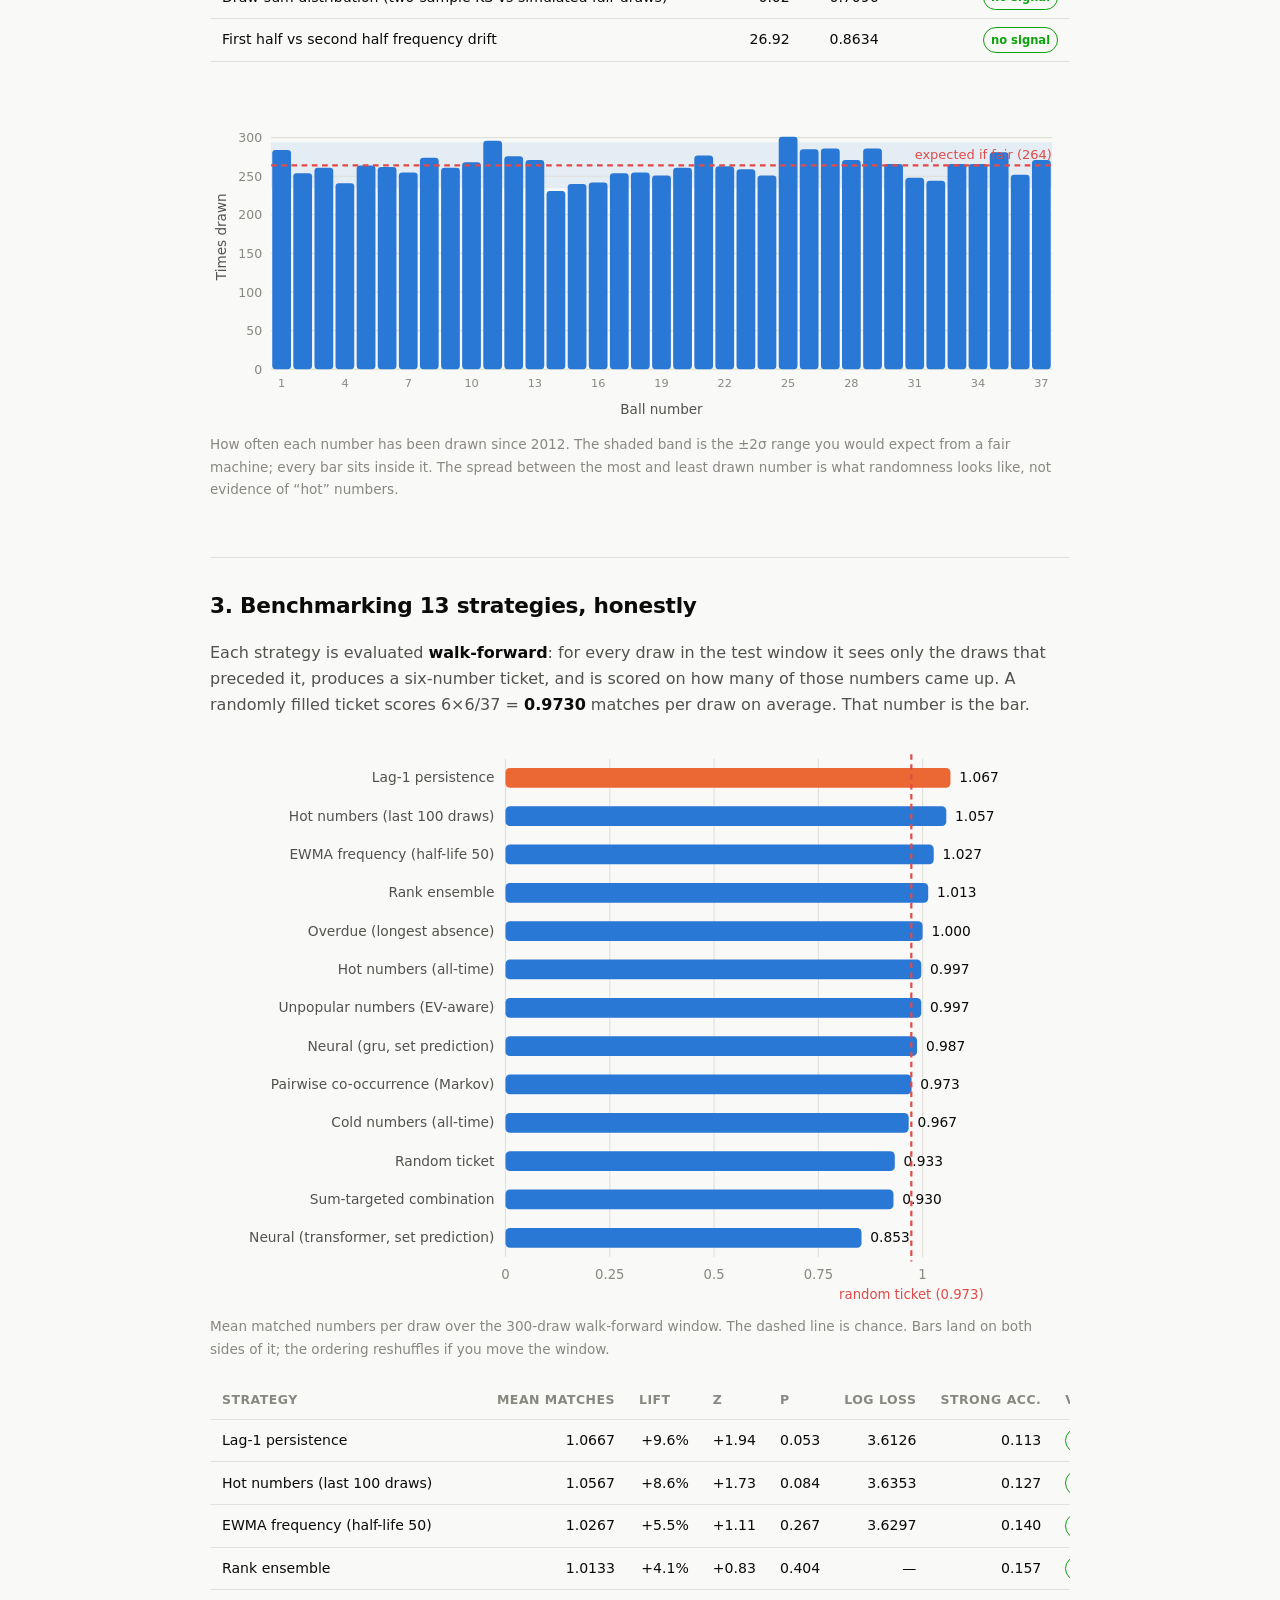
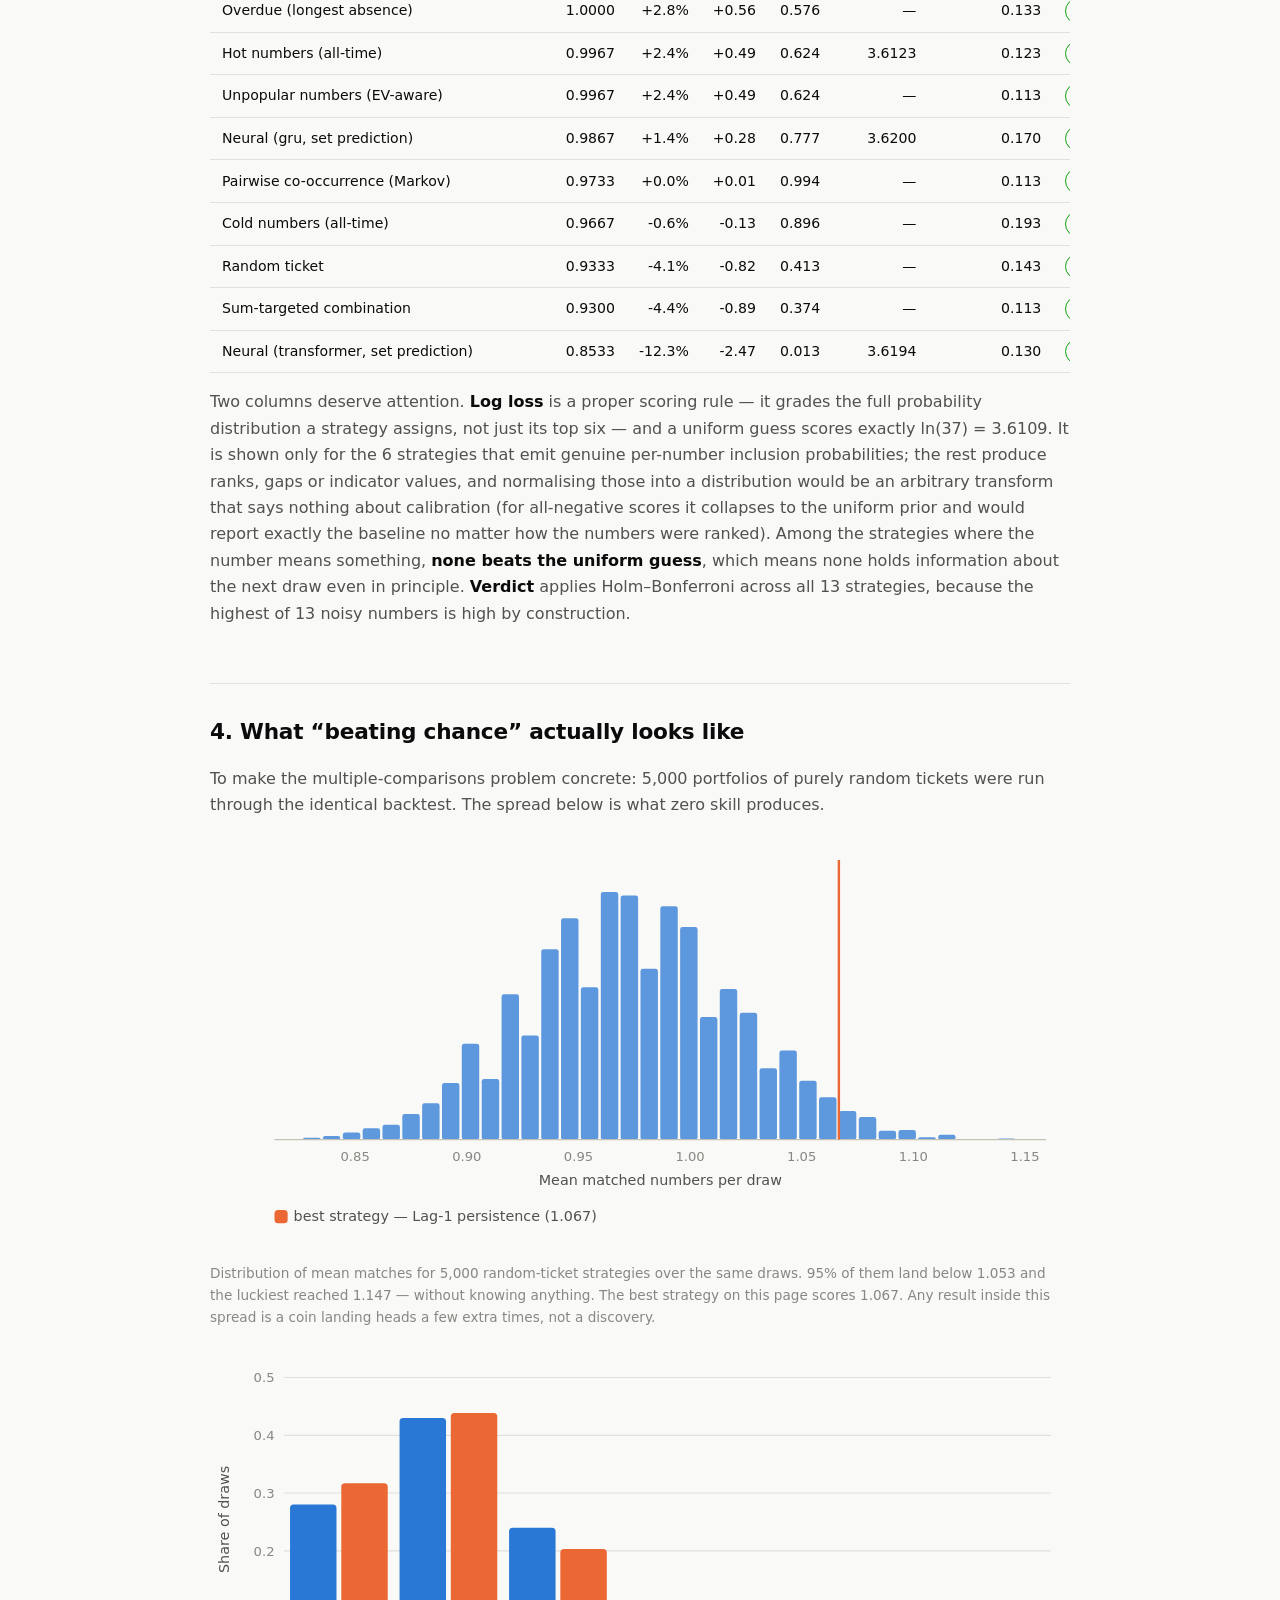
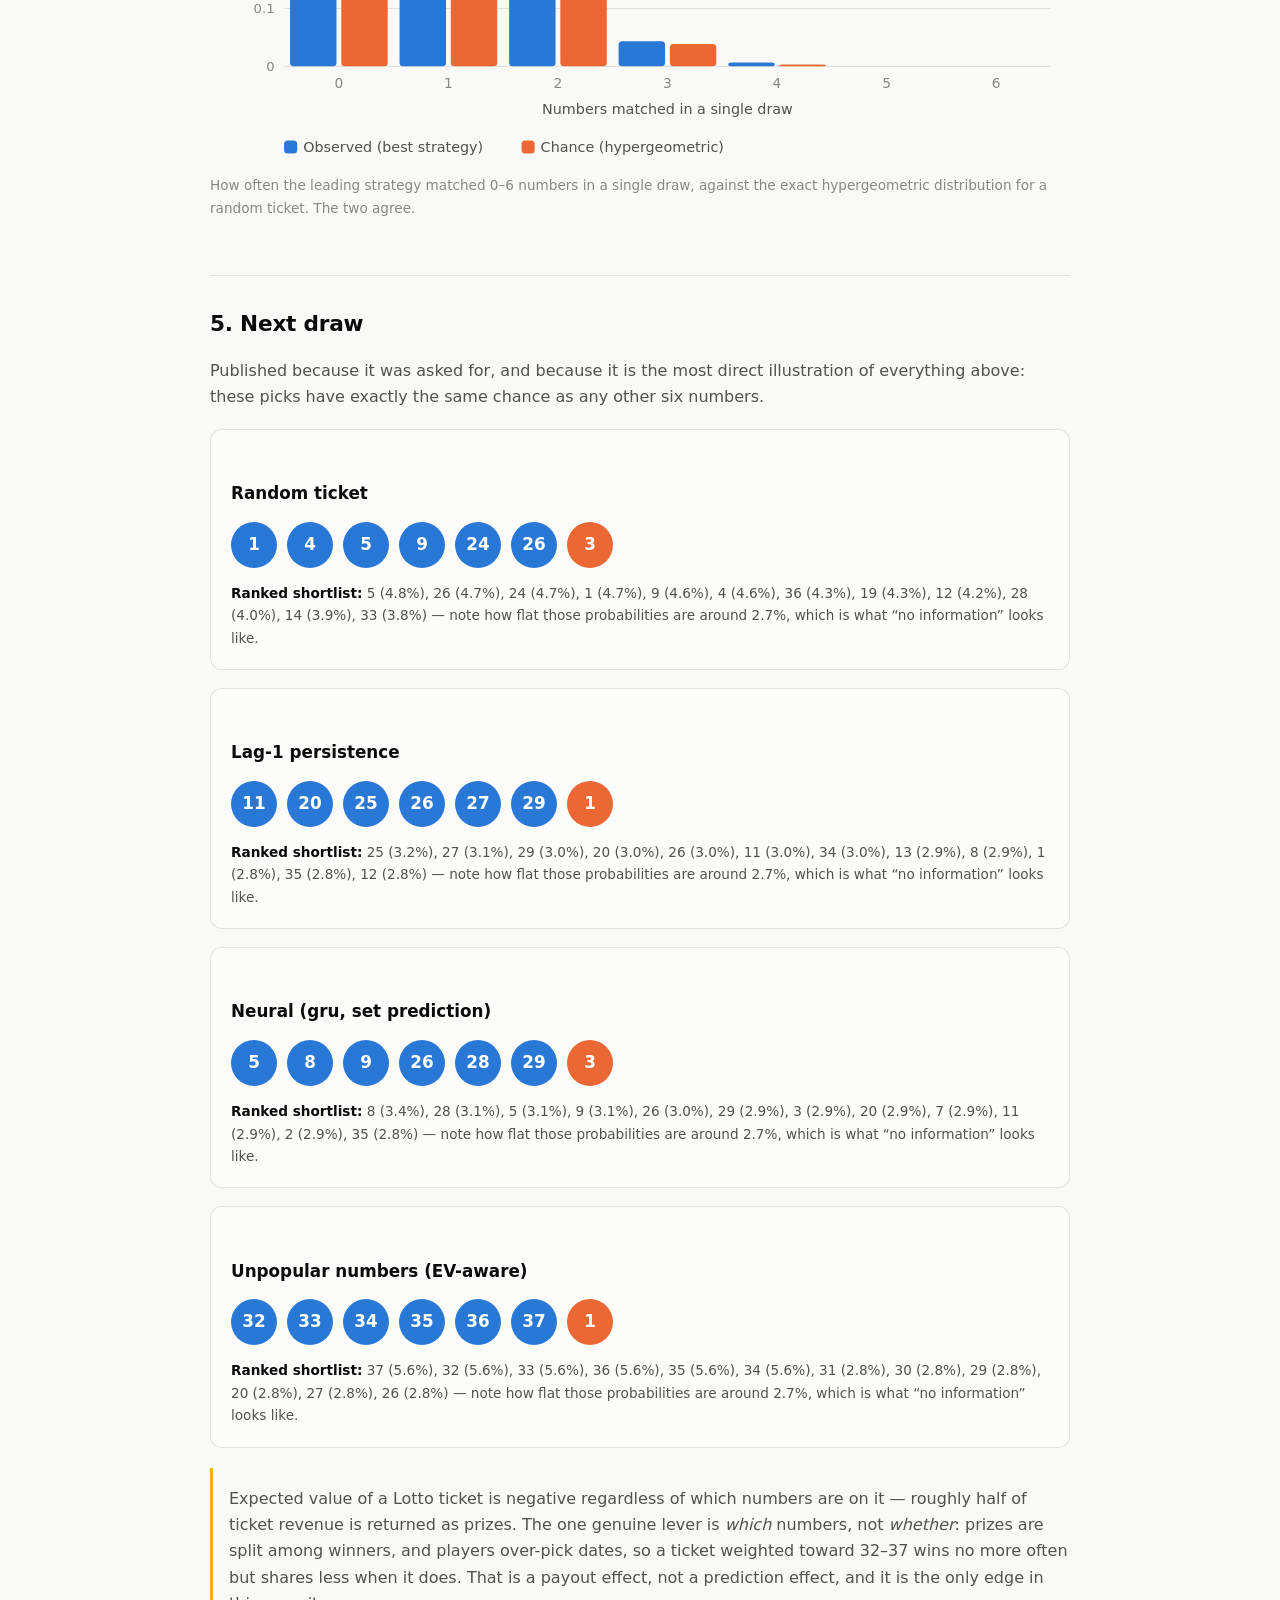
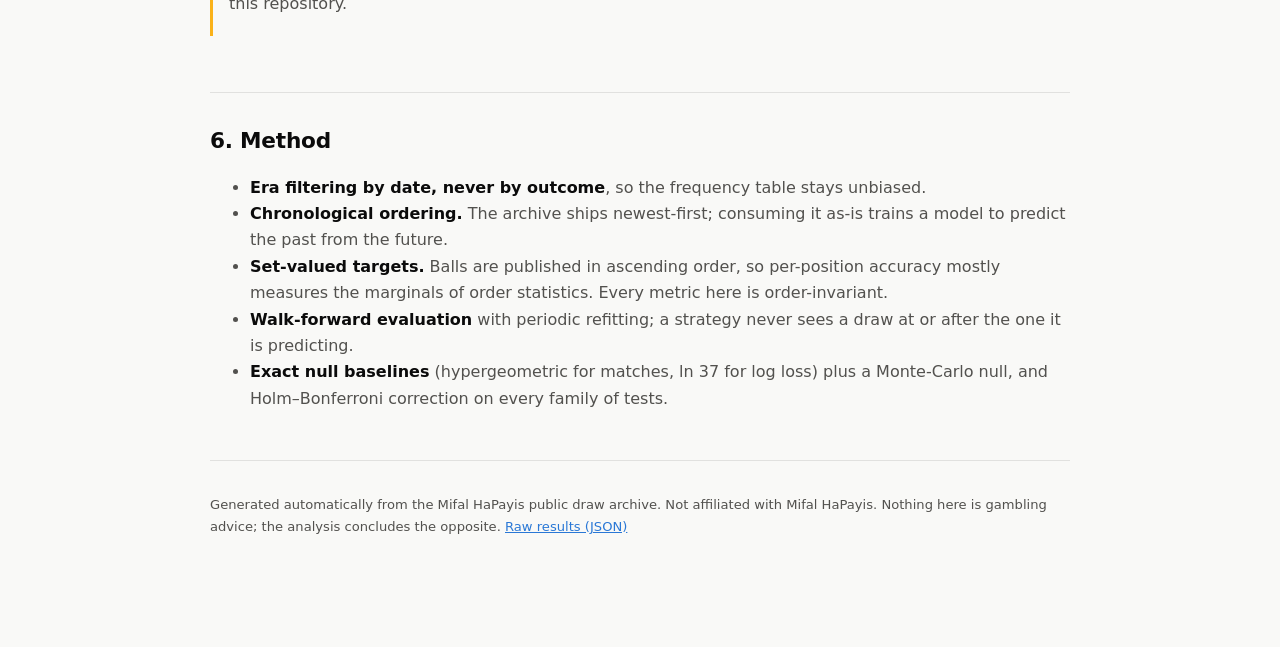
==== commit 25b71f10: "fix: address review — draw schedule, verdict scope, log-loss validity - The cron rebuilt Wednesday a" ====
--- a/docs/index.html
+++ b/docs/index.html
@@ -59,16 +59,16 @@
 </style></head><body>
 <main>
 <h1>Can a model predict the Israeli Lotto?</h1>
-<p class="sub">An adversarial benchmark of 11 prediction strategies against
+<p class="sub">An adversarial benchmark of 13 prediction strategies against
 1,629 draws of the 6/37 game &middot; data through 2026-07-25 &middot;
-rebuilt 2026-07-25 22:02 UTC</p>
+rebuilt 2026-07-25 22:08 UTC</p>
 
 <div class="tiles">
   <div class="tile"><div class="k">Draws analysed</div><div class="v">1,629</div>
     <div class="n">2012 &rarr; today, one game format</div></div>
-  <div class="tile"><div class="k">Strategies tested</div><div class="v">11</div>
+  <div class="tile"><div class="k">Strategies tested</div><div class="v">13</div>
     <div class="n">walk-forward, no lookahead</div></div>
-  <div class="tile"><div class="k">Best mean matches</div><div class="v">1.055</div>
+  <div class="tile"><div class="k">Best mean matches</div><div class="v">1.067</div>
     <div class="n">chance gives 0.973</div></div>
   <div class="tile"><div class="k">Verdict</div><div class="v" style="font-size:1.05rem;padding-top:8px"><span class="pill no">no signal detected</span></div>
     <div class="n">after multiple-testing correction</div></div>
@@ -109,42 +109,47 @@
 The spread between the most and least drawn number is what randomness looks like,
 not evidence of &ldquo;hot&rdquo; numbers.</figcaption></figure>
 
-<h2>3. Benchmarking 11 strategies, honestly</h2>
+<h2>3. Benchmarking 13 strategies, honestly</h2>
 <p>Each strategy is evaluated <strong>walk-forward</strong>: for every draw in the test window it
 sees only the draws that preceded it, produces a six-number ticket, and is scored on how many
 of those numbers came up. A randomly filled ticket scores
 6&times;6/37 = <strong>0.9730</strong> matches per draw on average.
 That number is the bar.</p>
-<figure><svg viewBox="0 0 780 444" role="img" aria-label="Mean matched numbers per draw by strategy" preserveAspectRatio="xMidYMid meet" class="chart"><line x1="233.0" y1="16" x2="233.0" y2="400" stroke="var(--grid)" stroke-width="1"/><text x="233.0" y="420" fill="var(--muted)" font-size="12" text-anchor="middle">0</text><line x1="336.0" y1="16" x2="336.0" y2="400" stroke="var(--grid)" stroke-width="1"/><text x="336.0" y="420" fill="var(--muted)" font-size="12" text-anchor="middle">0.25</text><line x1="439.1" y1="16" x2="439.1" y2="400" stroke="var(--grid)" stroke-width="1"/><text x="439.1" y="420" fill="var(--muted)" font-size="12" text-anchor="middle">0.5</text><line x1="542.1" y1="16" x2="542.1" y2="400" stroke="var(--grid)" stroke-width="1"/><text x="542.1" y="420" fill="var(--muted)" font-size="12" text-anchor="middle">0.75</text><line x1="645.2" y1="16" x2="645.2" y2="400" stroke="var(--grid)" stroke-width="1"/><text x="645.2" y="420" fill="var(--muted)" font-size="12" text-anchor="middle">1</text><rect x="233" y="24.5" width="434.8" height="18" rx="4" fill="var(--series-2)"><title>Hot numbers (last 100 draws): 1.055</title></rect><text x="223" y="37.5" fill="var(--text-secondary)" font-size="12.5" text-anchor="end">Hot numbers (last 100 draws)</text><text x="675.8" y="37.5" fill="var(--text-primary)" font-size="12.5" font-variant-numeric="tabular-nums">1.055</text><rect x="233" y="59.4" width="434.8" height="18" rx="4" fill="var(--series-1)"><title>Sum-targeted combination: 1.055</title></rect><text x="223" y="72.4" fill="var(--text-secondary)" font-size="12.5" text-anchor="end">Sum-targeted combination</text><text x="675.8" y="72.4" fill="var(--text-primary)" font-size="12.5" font-variant-numeric="tabular-nums">1.055</text><rect x="233" y="94.3" width="428.6" height="18" rx="4" fill="var(--series-1)"><title>Lag-1 persistence: 1.040</title></rect><text x="223" y="107.3" fill="var(--text-secondary)" font-size="12.5" text-anchor="end">Lag-1 persistence</text><text x="669.6" y="107.3" fill="var(--text-primary)" font-size="12.5" font-variant-numeric="tabular-nums">1.040</text><rect x="233" y="129.2" width="416.3" height="18" rx="4" fill="var(--series-1)"><title>Hot numbers (all-time): 1.010</title></rect><text x="223" y="142.2" fill="var(--text-secondary)" font-size="12.5" text-anchor="end">Hot numbers (all-time)</text><text x="657.3" y="142.2" fill="var(--text-primary)" font-size="12.5" font-variant-numeric="tabular-nums">1.010</text><rect x="233" y="164.1" width="410.1" height="18" rx="4" fill="var(--series-1)"><title>Cold numbers (all-time): 0.995</title></rect><text x="223" y="177.1" fill="var(--text-secondary)" font-size="12.5" text-anchor="end">Cold numbers (all-time)</text><text x="651.1" y="177.1" fill="var(--text-primary)" font-size="12.5" font-variant-numeric="tabular-nums">0.995</text><rect x="233" y="199.0" width="410.1" height="18" rx="4" fill="var(--series-1)"><title>EWMA frequency (half-life 50): 0.995</title></rect><text x="223" y="212.0" fill="var(--text-secondary)" font-size="12.5" text-anchor="end">EWMA frequency (half-life 50)</text><text x="651.1" y="212.0" fill="var(--text-primary)" font-size="12.5" font-variant-numeric="tabular-nums">0.995</text><rect x="233" y="233.9" width="403.9" height="18" rx="4" fill="var(--series-1)"><title>Pairwise co-occurrence (Markov): 0.980</title></rect><text x="223" y="246.9" fill="var(--text-secondary)" font-size="12.5" text-anchor="end">Pairwise co-occurrence (Markov)</text><text x="644.9" y="246.9" fill="var(--text-primary)" font-size="12.5" font-variant-numeric="tabular-nums">0.980</text><rect x="233" y="268.8" width="401.8" height="18" rx="4" fill="var(--series-1)"><title>Overdue (longest absence): 0.975</title></rect><text x="223" y="281.8" fill="var(--text-secondary)" font-size="12.5" text-anchor="end">Overdue (longest absence)</text><text x="642.8" y="281.8" fill="var(--text-primary)" font-size="12.5" font-variant-numeric="tabular-nums">0.975</text><rect x="233" y="303.7" width="401.8" height="18" rx="4" fill="var(--series-1)"><title>Rank ensemble: 0.975</title></rect><text x="223" y="316.7" fill="var(--text-secondary)" font-size="12.5" text-anchor="end">Rank ensemble</text><text x="642.8" y="316.7" fill="var(--text-primary)" font-size="12.5" font-variant-numeric="tabular-nums">0.975</text><rect x="233" y="338.6" width="397.7" height="18" rx="4" fill="var(--series-1)"><title>Unpopular numbers (EV-aware): 0.965</title></rect><text x="223" y="351.6" fill="var(--text-secondary)" font-size="12.5" text-anchor="end">Unpopular numbers (EV-aware)</text><text x="638.7" y="351.6" fill="var(--text-primary)" font-size="12.5" font-variant-numeric="tabular-nums">0.965</text><rect x="233" y="373.5" width="360.6" height="18" rx="4" fill="var(--series-1)"><title>Random ticket: 0.875</title></rect><text x="223" y="386.5" fill="var(--text-secondary)" font-size="12.5" text-anchor="end">Random ticket</text><text x="601.6" y="386.5" fill="var(--text-primary)" font-size="12.5" font-variant-numeric="tabular-nums">0.875</text><line x1="634.0" y1="12" x2="634.0" y2="404" stroke="var(--series-8)" stroke-width="2" stroke-dasharray="5 4"/><text x="634.0" y="438" fill="var(--series-8)" font-size="12" text-anchor="middle">random ticket (0.973)</text></svg>
-<figcaption>Mean matched numbers per draw over the 200-draw walk-forward window.
+<figure><svg viewBox="0 0 780 512" role="img" aria-label="Mean matched numbers per draw by strategy" preserveAspectRatio="xMidYMid meet" class="chart"><line x1="268.0" y1="16" x2="268.0" y2="468" stroke="var(--grid)" stroke-width="1"/><text x="268.0" y="488" fill="var(--muted)" font-size="12" text-anchor="middle">0</text><line x1="362.6" y1="16" x2="362.6" y2="468" stroke="var(--grid)" stroke-width="1"/><text x="362.6" y="488" fill="var(--muted)" font-size="12" text-anchor="middle">0.25</text><line x1="457.2" y1="16" x2="457.2" y2="468" stroke="var(--grid)" stroke-width="1"/><text x="457.2" y="488" fill="var(--muted)" font-size="12" text-anchor="middle">0.5</text><line x1="551.8" y1="16" x2="551.8" y2="468" stroke="var(--grid)" stroke-width="1"/><text x="551.8" y="488" fill="var(--muted)" font-size="12" text-anchor="middle">0.75</text><line x1="646.3" y1="16" x2="646.3" y2="468" stroke="var(--grid)" stroke-width="1"/><text x="646.3" y="488" fill="var(--muted)" font-size="12" text-anchor="middle">1</text><rect x="268" y="24.4" width="403.6" height="18" rx="4" fill="var(--series-2)"><title>Lag-1 persistence: 1.067</title></rect><text x="258" y="37.4" fill="var(--text-secondary)" font-size="12.5" text-anchor="end">Lag-1 persistence</text><text x="679.6" y="37.4" fill="var(--text-primary)" font-size="12.5" font-variant-numeric="tabular-nums">1.067</text><rect x="268" y="59.2" width="399.8" height="18" rx="4" fill="var(--series-1)"><title>Hot numbers (last 100 draws): 1.057</title></rect><text x="258" y="72.2" fill="var(--text-secondary)" font-size="12.5" text-anchor="end">Hot numbers (last 100 draws)</text><text x="675.8" y="72.2" fill="var(--text-primary)" font-size="12.5" font-variant-numeric="tabular-nums">1.057</text><rect x="268" y="93.9" width="388.4" height="18" rx="4" fill="var(--series-1)"><title>EWMA frequency (half-life 50): 1.027</title></rect><text x="258" y="106.9" fill="var(--text-secondary)" font-size="12.5" text-anchor="end">EWMA frequency (half-life 50)</text><text x="664.4" y="106.9" fill="var(--text-primary)" font-size="12.5" font-variant-numeric="tabular-nums">1.027</text><rect x="268" y="128.7" width="383.4" height="18" rx="4" fill="var(--series-1)"><title>Rank ensemble: 1.013</title></rect><text x="258" y="141.7" fill="var(--text-secondary)" font-size="12.5" text-anchor="end">Rank ensemble</text><text x="659.4" y="141.7" fill="var(--text-primary)" font-size="12.5" font-variant-numeric="tabular-nums">1.013</text><rect x="268" y="163.5" width="378.3" height="18" rx="4" fill="var(--series-1)"><title>Overdue (longest absence): 1.000</title></rect><text x="258" y="176.5" fill="var(--text-secondary)" font-size="12.5" text-anchor="end">Overdue (longest absence)</text><text x="654.3" y="176.5" fill="var(--text-primary)" font-size="12.5" font-variant-numeric="tabular-nums">1.000</text><rect x="268" y="198.2" width="377.1" height="18" rx="4" fill="var(--series-1)"><title>Hot numbers (all-time): 0.997</title></rect><text x="258" y="211.2" fill="var(--text-secondary)" font-size="12.5" text-anchor="end">Hot numbers (all-time)</text><text x="653.1" y="211.2" fill="var(--text-primary)" font-size="12.5" font-variant-numeric="tabular-nums">0.997</text><rect x="268" y="233.0" width="377.1" height="18" rx="4" fill="var(--series-1)"><title>Unpopular numbers (EV-aware): 0.997</title></rect><text x="258" y="246.0" fill="var(--text-secondary)" font-size="12.5" text-anchor="end">Unpopular numbers (EV-aware)</text><text x="653.1" y="246.0" fill="var(--text-primary)" font-size="12.5" font-variant-numeric="tabular-nums">0.997</text><rect x="268" y="267.8" width="373.3" height="18" rx="4" fill="var(--series-1)"><title>Neural (gru, set prediction): 0.987</title></rect><text x="258" y="280.8" fill="var(--text-secondary)" font-size="12.5" text-anchor="end">Neural (gru, set prediction)</text><text x="649.3" y="280.8" fill="var(--text-primary)" font-size="12.5" font-variant-numeric="tabular-nums">0.987</text><rect x="268" y="302.5" width="368.3" height="18" rx="4" fill="var(--series-1)"><title>Pairwise co-occurrence (Markov): 0.973</title></rect><text x="258" y="315.5" fill="var(--text-secondary)" font-size="12.5" text-anchor="end">Pairwise co-occurrence (Markov)</text><text x="644.3" y="315.5" fill="var(--text-primary)" font-size="12.5" font-variant-numeric="tabular-nums">0.973</text><rect x="268" y="337.3" width="365.7" height="18" rx="4" fill="var(--series-1)"><title>Cold numbers (all-time): 0.967</title></rect><text x="258" y="350.3" fill="var(--text-secondary)" font-size="12.5" text-anchor="end">Cold numbers (all-time)</text><text x="641.7" y="350.3" fill="var(--text-primary)" font-size="12.5" font-variant-numeric="tabular-nums">0.967</text><rect x="268" y="372.1" width="353.1" height="18" rx="4" fill="var(--series-1)"><title>Random ticket: 0.933</title></rect><text x="258" y="385.1" fill="var(--text-secondary)" font-size="12.5" text-anchor="end">Random ticket</text><text x="629.1" y="385.1" fill="var(--text-primary)" font-size="12.5" font-variant-numeric="tabular-nums">0.933</text><rect x="268" y="406.8" width="351.9" height="18" rx="4" fill="var(--series-1)"><title>Sum-targeted combination: 0.930</title></rect><text x="258" y="419.8" fill="var(--text-secondary)" font-size="12.5" text-anchor="end">Sum-targeted combination</text><text x="627.9" y="419.8" fill="var(--text-primary)" font-size="12.5" font-variant-numeric="tabular-nums">0.930</text><rect x="268" y="441.6" width="322.9" height="18" rx="4" fill="var(--series-1)"><title>Neural (transformer, set prediction): 0.853</title></rect><text x="258" y="454.6" fill="var(--text-secondary)" font-size="12.5" text-anchor="end">Neural (transformer, set prediction)</text><text x="598.9" y="454.6" fill="var(--text-primary)" font-size="12.5" font-variant-numeric="tabular-nums">0.853</text><line x1="636.1" y1="12" x2="636.1" y2="472" stroke="var(--series-8)" stroke-width="2" stroke-dasharray="5 4"/><text x="636.1" y="506" fill="var(--series-8)" font-size="12" text-anchor="middle">random ticket (0.973)</text></svg>
+<figcaption>Mean matched numbers per draw over the 300-draw walk-forward window.
 The dashed line is chance. Bars land on both sides of it; the ordering reshuffles if you move
 the window.</figcaption></figure>
-<div class="scroll"><table><thead><tr><th>Strategy</th><th>Mean matches</th><th>Lift</th><th>z</th><th>p</th><th>Log loss</th><th>Strong acc.</th><th>Verdict</th></tr></thead><tbody><tr><td class="">Hot numbers (last 100 draws)</td><td class="num">1.0550</td><td class="num">+8.4%</td><td class="num">+1.38</td><td class="num">0.166</td><td class="num">3.6365</td><td class="num">0.130</td><td class="num"><span class="pill no">no signal</span></td></tr><tr><td class="">Sum-targeted combination</td><td class="num">1.0550</td><td class="num">+8.4%</td><td class="num">+1.38</td><td class="num">0.166</td><td class="num">24.5643</td><td class="num">0.105</td><td class="num"><span class="pill no">no signal</span></td></tr><tr><td class="">Lag-1 persistence</td><td class="num">1.0400</td><td class="num">+6.9%</td><td class="num">+1.13</td><td class="num">0.258</td><td class="num">3.6134</td><td class="num">0.105</td><td class="num"><span class="pill no">no signal</span></td></tr><tr><td class="">Hot numbers (all-time)</td><td class="num">1.0100</td><td class="num">+3.8%</td><td class="num">+0.62</td><td class="num">0.532</td><td class="num">3.6134</td><td class="num">0.130</td><td class="num"><span class="pill no">no signal</span></td></tr><tr><td class="">Cold numbers (all-time)</td><td class="num">0.9950</td><td class="num">+2.3%</td><td class="num">+0.37</td><td class="num">0.710</td><td class="num">3.6109</td><td class="num">0.180</td><td class="num"><span class="pill no">no signal</span></td></tr><tr><td class="">EWMA frequency (half-life 50)</td><td class="num">0.9950</td><td class="num">+2.3%</td><td class="num">+0.37</td><td class="num">0.710</td><td class="num">3.6311</td><td class="num">0.135</td><td class="num"><span class="pill no">no signal</span></td></tr><tr><td class="">Pairwise co-occurrence (Markov)</td><td class="num">0.9800</td><td class="num">+0.7%</td><td class="num">+0.12</td><td class="num">0.906</td><td class="num">9.0464</td><td class="num">0.105</td><td class="num"><span class="pill no">no signal</span></td></tr><tr><td class="">Overdue (longest absence)</td><td class="num">0.9750</td><td class="num">+0.2%</td><td class="num">+0.03</td><td class="num">0.973</td><td class="num">3.9594</td><td class="num">0.140</td><td class="num"><span class="pill no">no signal</span></td></tr><tr><td class="">Rank ensemble</td><td class="num">0.9750</td><td class="num">+0.2%</td><td class="num">+0.03</td><td class="num">0.973</td><td class="num">3.6424</td><td class="num">0.160</td><td class="num"><span class="pill no">no signal</span></td></tr><tr><td class="">Unpopular numbers (EV-aware)</td><td class="num">0.9650</td><td class="num">-0.8%</td><td class="num">-0.13</td><td class="num">0.893</td><td class="num">4.5470</td><td class="num">0.105</td><td class="num"><span class="pill no">no signal</span></td></tr><tr><td class="">Random ticket</td><td class="num">0.8750</td><td class="num">-10.1%</td><td class="num">-1.65</td><td class="num">0.098</td><td class="num">3.9258</td><td class="num">0.165</td><td class="num"><span class="pill no">no signal</span></td></tr></tbody></table></div>
+<div class="scroll"><table><thead><tr><th>Strategy</th><th>Mean matches</th><th>Lift</th><th>z</th><th>p</th><th>Log loss</th><th>Strong acc.</th><th>Verdict</th></tr></thead><tbody><tr><td class="">Lag-1 persistence</td><td class="num">1.0667</td><td class="num">+9.6%</td><td class="num">+1.94</td><td class="num">0.053</td><td class="num">3.6126</td><td class="num">0.113</td><td class="num"><span class="pill no">no signal</span></td></tr><tr><td class="">Hot numbers (last 100 draws)</td><td class="num">1.0567</td><td class="num">+8.6%</td><td class="num">+1.73</td><td class="num">0.084</td><td class="num">3.6353</td><td class="num">0.127</td><td class="num"><span class="pill no">no signal</span></td></tr><tr><td class="">EWMA frequency (half-life 50)</td><td class="num">1.0267</td><td class="num">+5.5%</td><td class="num">+1.11</td><td class="num">0.267</td><td class="num">3.6297</td><td class="num">0.140</td><td class="num"><span class="pill no">no signal</span></td></tr><tr><td class="">Rank ensemble</td><td class="num">1.0133</td><td class="num">+4.1%</td><td class="num">+0.83</td><td class="num">0.404</td><td class="num">&mdash;</td><td class="num">0.157</td><td class="num"><span class="pill no">no signal</span></td></tr><tr><td class="">Overdue (longest absence)</td><td class="num">1.0000</td><td class="num">+2.8%</td><td class="num">+0.56</td><td class="num">0.576</td><td class="num">&mdash;</td><td class="num">0.133</td><td class="num"><span class="pill no">no signal</span></td></tr><tr><td class="">Hot numbers (all-time)</td><td class="num">0.9967</td><td class="num">+2.4%</td><td class="num">+0.49</td><td class="num">0.624</td><td class="num">3.6123</td><td class="num">0.123</td><td class="num"><span class="pill no">no signal</span></td></tr><tr><td class="">Unpopular numbers (EV-aware)</td><td class="num">0.9967</td><td class="num">+2.4%</td><td class="num">+0.49</td><td class="num">0.624</td><td class="num">&mdash;</td><td class="num">0.113</td><td class="num"><span class="pill no">no signal</span></td></tr><tr><td class="">Neural (gru, set prediction)</td><td class="num">0.9867</td><td class="num">+1.4%</td><td class="num">+0.28</td><td class="num">0.777</td><td class="num">3.6200</td><td class="num">0.170</td><td class="num"><span class="pill no">no signal</span></td></tr><tr><td class="">Pairwise co-occurrence (Markov)</td><td class="num">0.9733</td><td class="num">+0.0%</td><td class="num">+0.01</td><td class="num">0.994</td><td class="num">&mdash;</td><td class="num">0.113</td><td class="num"><span class="pill no">no signal</span></td></tr><tr><td class="">Cold numbers (all-time)</td><td class="num">0.9667</td><td class="num">-0.6%</td><td class="num">-0.13</td><td class="num">0.896</td><td class="num">&mdash;</td><td class="num">0.193</td><td class="num"><span class="pill no">no signal</span></td></tr><tr><td class="">Random ticket</td><td class="num">0.9333</td><td class="num">-4.1%</td><td class="num">-0.82</td><td class="num">0.413</td><td class="num">&mdash;</td><td class="num">0.143</td><td class="num"><span class="pill no">no signal</span></td></tr><tr><td class="">Sum-targeted combination</td><td class="num">0.9300</td><td class="num">-4.4%</td><td class="num">-0.89</td><td class="num">0.374</td><td class="num">&mdash;</td><td class="num">0.113</td><td class="num"><span class="pill no">no signal</span></td></tr><tr><td class="">Neural (transformer, set prediction)</td><td class="num">0.8533</td><td class="num">-12.3%</td><td class="num">-2.47</td><td class="num">0.013</td><td class="num">3.6194</td><td class="num">0.130</td><td class="num"><span class="pill no">no signal</span></td></tr></tbody></table></div>
 <p>Two columns deserve attention. <strong>Log loss</strong> is a proper scoring rule &mdash; it grades
 the full probability distribution a strategy assigns, not just its top six &mdash; and a uniform
-guess scores exactly ln(37) = 3.6109. Nothing here beats that, which
-means no strategy holds information about the next draw even in principle. <strong>Verdict</strong>
-applies Holm&ndash;Bonferroni across all 11 strategies, because the highest of
-11 noisy numbers is high by construction.</p>
+guess scores exactly ln(37) = 3.6109. It is shown only for the
+6 strategies that emit genuine per-number inclusion probabilities; the rest produce
+ranks, gaps or indicator values, and normalising those into a distribution would be an arbitrary
+transform that says nothing about calibration (for all-negative scores it collapses to the uniform
+prior and would report exactly the baseline no matter how the numbers were ranked). Among the
+strategies where the number means something, <strong>none beats the uniform guess</strong>, which
+means none holds information about the next draw even in principle. <strong>Verdict</strong>
+applies Holm&ndash;Bonferroni across all 13 strategies, because the highest of
+13 noisy numbers is high by construction.</p>
 
 <h2>4. What &ldquo;beating chance&rdquo; actually looks like</h2>
-<p>To make the multiple-comparisons problem concrete: 1,000 portfolios of
+<p>To make the multiple-comparisons problem concrete: 5,000 portfolios of
 purely random tickets were run through the identical backtest. The spread below is what
 zero skill produces.</p>
-<figure><svg viewBox="0 0 720 344" role="img" aria-label="Where the best strategy lands inside pure chance" preserveAspectRatio="xMidYMid meet" class="chart"><text x="70.1" y="268" fill="var(--muted)" font-size="11" text-anchor="middle">0.80</text><text x="148.8" y="268" fill="var(--muted)" font-size="11" text-anchor="middle">0.85</text><text x="227.5" y="268" fill="var(--muted)" font-size="11" text-anchor="middle">0.90</text><text x="306.2" y="268" fill="var(--muted)" font-size="11" text-anchor="middle">0.95</text><text x="384.9" y="268" fill="var(--muted)" font-size="11" text-anchor="middle">1.00</text><text x="463.6" y="268" fill="var(--muted)" font-size="11" text-anchor="middle">1.05</text><text x="542.3" y="268" fill="var(--muted)" font-size="11" text-anchor="middle">1.10</text><text x="621.0" y="268" fill="var(--muted)" font-size="11" text-anchor="middle">1.15</text><text x="699.7" y="268" fill="var(--muted)" font-size="11" text-anchor="middle">1.20</text><rect x="77.9" y="241.0" width="14.6" height="9.0" rx="2" fill="var(--series-1)" opacity="0.75"><title>0.805–0.816: 4</title></rect><rect x="94.5" y="241.0" width="14.6" height="9.0" rx="2" fill="var(--series-1)" opacity="0.75"><title>0.816–0.826: 4</title></rect><rect x="111.2" y="243.2" width="14.6" height="6.8" rx="2" fill="var(--series-1)" opacity="0.75"><title>0.826–0.837: 3</title></rect><rect x="127.8" y="225.2" width="14.6" height="24.8" rx="2" fill="var(--series-1)" opacity="0.75"><title>0.837–0.847: 11</title></rect><rect x="144.4" y="236.5" width="14.6" height="13.5" rx="2" fill="var(--series-1)" opacity="0.75"><title>0.847–0.858: 6</title></rect><rect x="161.0" y="214.0" width="14.6" height="36.0" rx="2" fill="var(--series-1)" opacity="0.75"><title>0.858–0.868: 16</title></rect><rect x="177.6" y="214.0" width="14.6" height="36.0" rx="2" fill="var(--series-1)" opacity="0.75"><title>0.868–0.879: 16</title></rect><rect x="194.2" y="207.2" width="14.6" height="42.8" rx="2" fill="var(--series-1)" opacity="0.75"><title>0.879–0.889: 19</title></rect><rect x="210.8" y="177.9" width="14.6" height="72.1" rx="2" fill="var(--series-1)" opacity="0.75"><title>0.889–0.900: 32</title></rect><rect x="227.5" y="135.1" width="14.6" height="114.9" rx="2" fill="var(--series-1)" opacity="0.75"><title>0.900–0.911: 51</title></rect><rect x="244.1" y="144.1" width="14.6" height="105.9" rx="2" fill="var(--series-1)" opacity="0.75"><title>0.911–0.921: 47</title></rect><rect x="260.7" y="132.8" width="14.6" height="117.2" rx="2" fill="var(--series-1)" opacity="0.75"><title>0.921–0.932: 52</title></rect><rect x="277.3" y="112.6" width="14.6" height="137.4" rx="2" fill="var(--series-1)" opacity="0.75"><title>0.932–0.942: 61</title></rect><rect x="293.9" y="87.8" width="14.6" height="162.2" rx="2" fill="var(--series-1)" opacity="0.75"><title>0.942–0.953: 72</title></rect><rect x="310.5" y="110.3" width="14.6" height="139.7" rx="2" fill="var(--series-1)" opacity="0.75"><title>0.953–0.963: 62</title></rect><rect x="327.2" y="114.8" width="14.6" height="135.2" rx="2" fill="var(--series-1)" opacity="0.75"><title>0.963–0.974: 60</title></rect><rect x="343.8" y="78.8" width="14.6" height="171.2" rx="2" fill="var(--series-1)" opacity="0.75"><title>0.974–0.984: 76</title></rect><rect x="360.4" y="42.7" width="14.6" height="207.3" rx="2" fill="var(--series-1)" opacity="0.75"><title>0.984–0.995: 92</title></rect><rect x="377.0" y="112.6" width="14.6" height="137.4" rx="2" fill="var(--series-1)" opacity="0.75"><title>0.995–1.006: 61</title></rect><rect x="393.6" y="146.4" width="14.6" height="103.6" rx="2" fill="var(--series-1)" opacity="0.75"><title>1.006–1.016: 46</title></rect><rect x="410.2" y="155.4" width="14.6" height="94.6" rx="2" fill="var(--series-1)" opacity="0.75"><title>1.016–1.027: 42</title></rect><rect x="426.8" y="159.9" width="14.6" height="90.1" rx="2" fill="var(--series-1)" opacity="0.75"><title>1.027–1.037: 40</title></rect><rect x="443.5" y="173.4" width="14.6" height="76.6" rx="2" fill="var(--series-1)" opacity="0.75"><title>1.037–1.048: 34</title></rect><rect x="460.1" y="204.9" width="14.6" height="45.1" rx="2" fill="var(--series-1)" opacity="0.75"><title>1.048–1.058: 20</title></rect><rect x="476.7" y="202.7" width="14.6" height="47.3" rx="2" fill="var(--series-1)" opacity="0.75"><title>1.058–1.069: 21</title></rect><rect x="493.3" y="202.7" width="14.6" height="47.3" rx="2" fill="var(--series-1)" opacity="0.75"><title>1.069–1.079: 21</title></rect><rect x="509.9" y="220.7" width="14.6" height="29.3" rx="2" fill="var(--series-1)" opacity="0.75"><title>1.079–1.090: 13</title></rect><rect x="526.5" y="236.5" width="14.6" height="13.5" rx="2" fill="var(--series-1)" opacity="0.75"><title>1.090–1.101: 6</title></rect><rect x="543.2" y="241.0" width="14.6" height="9.0" rx="2" fill="var(--series-1)" opacity="0.75"><title>1.101–1.111: 4</title></rect><rect x="559.8" y="247.7" width="14.6" height="2.3" rx="2" fill="var(--series-1)" opacity="0.75"><title>1.111–1.122: 1</title></rect><rect x="576.4" y="243.2" width="14.6" height="6.8" rx="2" fill="var(--series-1)" opacity="0.75"><title>1.122–1.132: 3</title></rect><rect x="593.0" y="245.5" width="14.6" height="4.5" rx="2" fill="var(--series-1)" opacity="0.75"><title>1.132–1.143: 2</title></rect><rect x="609.6" y="247.7" width="14.6" height="2.3" rx="2" fill="var(--series-1)" opacity="0.75"><title>1.143–1.153: 1</title></rect><rect x="626.2" y="250.0" width="14.6" height="0.0" rx="2" fill="var(--series-1)" opacity="0.75"><title>1.153–1.164: 0</title></rect><rect x="642.8" y="250.0" width="14.6" height="0.0" rx="2" fill="var(--series-1)" opacity="0.75"><title>1.164–1.174: 0</title></rect><rect x="659.5" y="247.7" width="14.6" height="2.3" rx="2" fill="var(--series-1)" opacity="0.75"><title>1.174–1.185: 1</title></rect><line x1="54" y1="250.0" x2="700" y2="250.0" stroke="var(--axis)" stroke-width="1"/><line x1="471.4" y1="16" x2="471.4" y2="250.0" stroke="var(--series-2)" stroke-width="2"/><rect x="54" y="309" width="11" height="11" rx="3" fill="var(--series-2)"/><text x="70" y="318" fill="var(--text-secondary)" font-size="12">best strategy — Hot numbers (last 100 draws) (1.055)</text><text x="377.0" y="288" fill="var(--text-secondary)" font-size="12" text-anchor="middle">Mean matched numbers per draw</text></svg>
-<figcaption>Distribution of mean matches for 1,000 random-ticket strategies over the same
-draws. 95% of them land below 1.070 and the luckiest reached
-1.185 &mdash; without knowing anything. The best strategy on this page scores
-1.055. Any result inside this spread is a coin landing heads a few
+<figure><svg viewBox="0 0 720 344" role="img" aria-label="Where the best strategy lands inside pure chance" preserveAspectRatio="xMidYMid meet" class="chart"><text x="121.5" y="268" fill="var(--muted)" font-size="11" text-anchor="middle">0.85</text><text x="215.0" y="268" fill="var(--muted)" font-size="11" text-anchor="middle">0.90</text><text x="308.5" y="268" fill="var(--muted)" font-size="11" text-anchor="middle">0.95</text><text x="401.9" y="268" fill="var(--muted)" font-size="11" text-anchor="middle">1.00</text><text x="495.4" y="268" fill="var(--muted)" font-size="11" text-anchor="middle">1.05</text><text x="588.8" y="268" fill="var(--muted)" font-size="11" text-anchor="middle">1.10</text><text x="682.3" y="268" fill="var(--muted)" font-size="11" text-anchor="middle">1.15</text><rect x="77.9" y="248.5" width="14.6" height="1.5" rx="2" fill="var(--series-1)" opacity="0.75"><title>0.827–0.836: 3</title></rect><rect x="94.5" y="247.0" width="14.6" height="3.0" rx="2" fill="var(--series-1)" opacity="0.75"><title>0.836–0.844: 6</title></rect><rect x="111.2" y="244.0" width="14.6" height="6.0" rx="2" fill="var(--series-1)" opacity="0.75"><title>0.844–0.853: 12</title></rect><rect x="127.8" y="240.5" width="14.6" height="9.5" rx="2" fill="var(--series-1)" opacity="0.75"><title>0.853–0.862: 19</title></rect><rect x="144.4" y="237.5" width="14.6" height="12.5" rx="2" fill="var(--series-1)" opacity="0.75"><title>0.862–0.871: 25</title></rect><rect x="161.0" y="228.6" width="14.6" height="21.4" rx="2" fill="var(--series-1)" opacity="0.75"><title>0.871–0.880: 43</title></rect><rect x="177.6" y="219.6" width="14.6" height="30.4" rx="2" fill="var(--series-1)" opacity="0.75"><title>0.880–0.889: 61</title></rect><rect x="194.2" y="202.7" width="14.6" height="47.3" rx="2" fill="var(--series-1)" opacity="0.75"><title>0.889–0.898: 95</title></rect><rect x="210.8" y="169.8" width="14.6" height="80.2" rx="2" fill="var(--series-1)" opacity="0.75"><title>0.898–0.907: 161</title></rect><rect x="227.5" y="199.2" width="14.6" height="50.8" rx="2" fill="var(--series-1)" opacity="0.75"><title>0.907–0.916: 102</title></rect><rect x="244.1" y="128.4" width="14.6" height="121.6" rx="2" fill="var(--series-1)" opacity="0.75"><title>0.916–0.924: 244</title></rect><rect x="260.7" y="162.8" width="14.6" height="87.2" rx="2" fill="var(--series-1)" opacity="0.75"><title>0.924–0.933: 175</title></rect><rect x="277.3" y="90.6" width="14.6" height="159.4" rx="2" fill="var(--series-1)" opacity="0.75"><title>0.933–0.942: 320</title></rect><rect x="293.9" y="64.7" width="14.6" height="185.3" rx="2" fill="var(--series-1)" opacity="0.75"><title>0.942–0.951: 372</title></rect><rect x="310.5" y="122.4" width="14.6" height="127.6" rx="2" fill="var(--series-1)" opacity="0.75"><title>0.951–0.960: 256</title></rect><rect x="327.2" y="42.7" width="14.6" height="207.3" rx="2" fill="var(--series-1)" opacity="0.75"><title>0.960–0.969: 416</title></rect><rect x="343.8" y="45.7" width="14.6" height="204.3" rx="2" fill="var(--series-1)" opacity="0.75"><title>0.969–0.978: 410</title></rect><rect x="360.4" y="107.0" width="14.6" height="143.0" rx="2" fill="var(--series-1)" opacity="0.75"><title>0.978–0.987: 287</title></rect><rect x="377.0" y="54.7" width="14.6" height="195.3" rx="2" fill="var(--series-1)" opacity="0.75"><title>0.987–0.996: 392</title></rect><rect x="393.6" y="72.1" width="14.6" height="177.9" rx="2" fill="var(--series-1)" opacity="0.75"><title>0.996–1.004: 357</title></rect><rect x="410.2" y="147.4" width="14.6" height="102.6" rx="2" fill="var(--series-1)" opacity="0.75"><title>1.004–1.013: 206</title></rect><rect x="426.8" y="123.9" width="14.6" height="126.1" rx="2" fill="var(--series-1)" opacity="0.75"><title>1.013–1.022: 253</title></rect><rect x="443.5" y="143.9" width="14.6" height="106.1" rx="2" fill="var(--series-1)" opacity="0.75"><title>1.022–1.031: 213</title></rect><rect x="460.1" y="190.2" width="14.6" height="59.8" rx="2" fill="var(--series-1)" opacity="0.75"><title>1.031–1.040: 120</title></rect><rect x="476.7" y="175.3" width="14.6" height="74.7" rx="2" fill="var(--series-1)" opacity="0.75"><title>1.040–1.049: 150</title></rect><rect x="493.3" y="200.7" width="14.6" height="49.3" rx="2" fill="var(--series-1)" opacity="0.75"><title>1.049–1.058: 99</title></rect><rect x="509.9" y="214.6" width="14.6" height="35.4" rx="2" fill="var(--series-1)" opacity="0.75"><title>1.058–1.067: 71</title></rect><rect x="526.5" y="226.1" width="14.6" height="23.9" rx="2" fill="var(--series-1)" opacity="0.75"><title>1.067–1.076: 48</title></rect><rect x="543.2" y="231.1" width="14.6" height="18.9" rx="2" fill="var(--series-1)" opacity="0.75"><title>1.076–1.084: 38</title></rect><rect x="559.8" y="242.5" width="14.6" height="7.5" rx="2" fill="var(--series-1)" opacity="0.75"><title>1.084–1.093: 15</title></rect><rect x="576.4" y="242.0" width="14.6" height="8.0" rx="2" fill="var(--series-1)" opacity="0.75"><title>1.093–1.102: 16</title></rect><rect x="593.0" y="248.0" width="14.6" height="2.0" rx="2" fill="var(--series-1)" opacity="0.75"><title>1.102–1.111: 4</title></rect><rect x="609.6" y="246.0" width="14.6" height="4.0" rx="2" fill="var(--series-1)" opacity="0.75"><title>1.111–1.120: 8</title></rect><rect x="626.2" y="249.5" width="14.6" height="0.5" rx="2" fill="var(--series-1)" opacity="0.75"><title>1.120–1.129: 1</title></rect><rect x="642.8" y="250.0" width="14.6" height="0.0" rx="2" fill="var(--series-1)" opacity="0.75"><title>1.129–1.138: 0</title></rect><rect x="659.5" y="249.0" width="14.6" height="1.0" rx="2" fill="var(--series-1)" opacity="0.75"><title>1.138–1.147: 2</title></rect><line x1="54" y1="250.0" x2="700" y2="250.0" stroke="var(--axis)" stroke-width="1"/><line x1="526.5" y1="16" x2="526.5" y2="250.0" stroke="var(--series-2)" stroke-width="2"/><rect x="54" y="309" width="11" height="11" rx="3" fill="var(--series-2)"/><text x="70" y="318" fill="var(--text-secondary)" font-size="12">best strategy — Lag-1 persistence (1.067)</text><text x="377.0" y="288" fill="var(--text-secondary)" font-size="12" text-anchor="middle">Mean matched numbers per draw</text></svg>
+<figcaption>Distribution of mean matches for 5,000 random-ticket strategies over the same
+draws. 95% of them land below 1.053 and the luckiest reached
+1.147 &mdash; without knowing anything. The best strategy on this page scores
+1.067. Any result inside this spread is a coin landing heads a few
 extra times, not a discovery.</figcaption></figure>
-<figure><svg viewBox="0 0 720 346" role="img" aria-label="Match distribution vs chance" preserveAspectRatio="xMidYMid meet" class="chart"><line x1="62" y1="264.0" x2="704" y2="264.0" stroke="var(--grid)" stroke-width="1"/><text x="54" y="268.0" fill="var(--muted)" font-size="11" text-anchor="end">0</text><line x1="62" y1="215.6" x2="704" y2="215.6" stroke="var(--grid)" stroke-width="1"/><text x="54" y="219.6" fill="var(--muted)" font-size="11" text-anchor="end">0.1</text><line x1="62" y1="167.3" x2="704" y2="167.3" stroke="var(--grid)" stroke-width="1"/><text x="54" y="171.3" fill="var(--muted)" font-size="11" text-anchor="end">0.2</text><line x1="62" y1="118.9" x2="704" y2="118.9" stroke="var(--grid)" stroke-width="1"/><text x="54" y="122.9" fill="var(--muted)" font-size="11" text-anchor="end">0.3</text><line x1="62" y1="70.6" x2="704" y2="70.6" stroke="var(--grid)" stroke-width="1"/><text x="54" y="74.6" fill="var(--muted)" font-size="11" text-anchor="end">0.4</text><line x1="62" y1="22.2" x2="704" y2="22.2" stroke="var(--grid)" stroke-width="1"/><text x="54" y="26.2" fill="var(--muted)" font-size="11" text-anchor="end">0.5</text><rect x="67.0" y="123.8" width="38.9" height="140.2" rx="3" fill="var(--series-1)"><title>Observed (best strategy) — 0: 0.2900</title></rect><rect x="158.7" y="56.1" width="38.9" height="207.9" rx="3" fill="var(--series-1)"><title>Observed (best strategy) — 1: 0.4300</title></rect><rect x="250.4" y="157.6" width="38.9" height="106.4" rx="3" fill="var(--series-1)"><title>Observed (best strategy) — 2: 0.2200</title></rect><rect x="342.1" y="237.4" width="38.9" height="26.6" rx="3" fill="var(--series-1)"><title>Observed (best strategy) — 3: 0.0550</title></rect><rect x="433.9" y="261.6" width="38.9" height="2.4" rx="3" fill="var(--series-1)"><title>Observed (best strategy) — 4: 0.0050</title></rect><rect x="525.6" y="264.0" width="38.9" height="0.0" rx="3" fill="var(--series-1)"><title>Observed (best strategy) — 5: 0.0000</title></rect><rect x="617.3" y="264.0" width="38.9" height="0.0" rx="3" fill="var(--series-1)"><title>Observed (best strategy) — 6: 0.0000</title></rect><rect x="109.9" y="110.8" width="38.9" height="153.2" rx="3" fill="var(--series-2)"><title>Chance (hypergeometric) — 0: 0.3167</title></rect><rect x="201.6" y="51.9" width="38.9" height="212.1" rx="3" fill="var(--series-2)"><title>Chance (hypergeometric) — 1: 0.4385</title></rect><rect x="293.3" y="165.8" width="38.9" height="98.2" rx="3" fill="var(--series-2)"><title>Chance (hypergeometric) — 2: 0.2030</title></rect><rect x="385.0" y="245.3" width="38.9" height="18.7" rx="3" fill="var(--series-2)"><title>Chance (hypergeometric) — 3: 0.0387</title></rect><rect x="476.7" y="262.5" width="38.9" height="1.5" rx="3" fill="var(--series-2)"><title>Chance (hypergeometric) — 4: 0.0030</title></rect><rect x="568.4" y="264.0" width="38.9" height="0.0" rx="3" fill="var(--series-2)"><title>Chance (hypergeometric) — 5: 0.0001</title></rect><rect x="660.1" y="264.0" width="38.9" height="0.0" rx="3" fill="var(--series-2)"><title>Chance (hypergeometric) — 6: 0.0000</title></rect><text x="107.9" y="282" fill="var(--muted)" font-size="11.5" text-anchor="middle">0</text><text x="199.6" y="282" fill="var(--muted)" font-size="11.5" text-anchor="middle">1</text><text x="291.3" y="282" fill="var(--muted)" font-size="11.5" text-anchor="middle">2</text><text x="383.0" y="282" fill="var(--muted)" font-size="11.5" text-anchor="middle">3</text><text x="474.7" y="282" fill="var(--muted)" font-size="11.5" text-anchor="middle">4</text><text x="566.4" y="282" fill="var(--muted)" font-size="11.5" text-anchor="middle">5</text><text x="658.1" y="282" fill="var(--muted)" font-size="11.5" text-anchor="middle">6</text><rect x="62" y="326" width="11" height="11" rx="3" fill="var(--series-1)"/><text x="78" y="336" fill="var(--text-secondary)" font-size="12">Observed (best strategy)</text><rect x="260.8" y="326" width="11" height="11" rx="3" fill="var(--series-2)"/><text x="276.8" y="336" fill="var(--text-secondary)" font-size="12">Chance (hypergeometric)</text><text x="383.0" y="304" fill="var(--text-secondary)" font-size="12" text-anchor="middle">Numbers matched in a single draw</text><text transform="translate(16,141.0) rotate(-90)" fill="var(--text-secondary)" font-size="12" text-anchor="middle">Share of draws</text></svg>
+<figure><svg viewBox="0 0 720 346" role="img" aria-label="Match distribution vs chance" preserveAspectRatio="xMidYMid meet" class="chart"><line x1="62" y1="264.0" x2="704" y2="264.0" stroke="var(--grid)" stroke-width="1"/><text x="54" y="268.0" fill="var(--muted)" font-size="11" text-anchor="end">0</text><line x1="62" y1="215.6" x2="704" y2="215.6" stroke="var(--grid)" stroke-width="1"/><text x="54" y="219.6" fill="var(--muted)" font-size="11" text-anchor="end">0.1</text><line x1="62" y1="167.3" x2="704" y2="167.3" stroke="var(--grid)" stroke-width="1"/><text x="54" y="171.3" fill="var(--muted)" font-size="11" text-anchor="end">0.2</text><line x1="62" y1="118.9" x2="704" y2="118.9" stroke="var(--grid)" stroke-width="1"/><text x="54" y="122.9" fill="var(--muted)" font-size="11" text-anchor="end">0.3</text><line x1="62" y1="70.6" x2="704" y2="70.6" stroke="var(--grid)" stroke-width="1"/><text x="54" y="74.6" fill="var(--muted)" font-size="11" text-anchor="end">0.4</text><line x1="62" y1="22.2" x2="704" y2="22.2" stroke="var(--grid)" stroke-width="1"/><text x="54" y="26.2" fill="var(--muted)" font-size="11" text-anchor="end">0.5</text><rect x="67.0" y="128.6" width="38.9" height="135.4" rx="3" fill="var(--series-1)"><title>Observed (best strategy) — 0: 0.2800</title></rect><rect x="158.7" y="56.1" width="38.9" height="207.9" rx="3" fill="var(--series-1)"><title>Observed (best strategy) — 1: 0.4300</title></rect><rect x="250.4" y="147.9" width="38.9" height="116.1" rx="3" fill="var(--series-1)"><title>Observed (best strategy) — 2: 0.2400</title></rect><rect x="342.1" y="243.0" width="38.9" height="21.0" rx="3" fill="var(--series-1)"><title>Observed (best strategy) — 3: 0.0433</title></rect><rect x="433.9" y="260.8" width="38.9" height="3.2" rx="3" fill="var(--series-1)"><title>Observed (best strategy) — 4: 0.0067</title></rect><rect x="525.6" y="264.0" width="38.9" height="0.0" rx="3" fill="var(--series-1)"><title>Observed (best strategy) — 5: 0.0000</title></rect><rect x="617.3" y="264.0" width="38.9" height="0.0" rx="3" fill="var(--series-1)"><title>Observed (best strategy) — 6: 0.0000</title></rect><rect x="109.9" y="110.8" width="38.9" height="153.2" rx="3" fill="var(--series-2)"><title>Chance (hypergeometric) — 0: 0.3167</title></rect><rect x="201.6" y="51.9" width="38.9" height="212.1" rx="3" fill="var(--series-2)"><title>Chance (hypergeometric) — 1: 0.4385</title></rect><rect x="293.3" y="165.8" width="38.9" height="98.2" rx="3" fill="var(--series-2)"><title>Chance (hypergeometric) — 2: 0.2030</title></rect><rect x="385.0" y="245.3" width="38.9" height="18.7" rx="3" fill="var(--series-2)"><title>Chance (hypergeometric) — 3: 0.0387</title></rect><rect x="476.7" y="262.5" width="38.9" height="1.5" rx="3" fill="var(--series-2)"><title>Chance (hypergeometric) — 4: 0.0030</title></rect><rect x="568.4" y="264.0" width="38.9" height="0.0" rx="3" fill="var(--series-2)"><title>Chance (hypergeometric) — 5: 0.0001</title></rect><rect x="660.1" y="264.0" width="38.9" height="0.0" rx="3" fill="var(--series-2)"><title>Chance (hypergeometric) — 6: 0.0000</title></rect><text x="107.9" y="282" fill="var(--muted)" font-size="11.5" text-anchor="middle">0</text><text x="199.6" y="282" fill="var(--muted)" font-size="11.5" text-anchor="middle">1</text><text x="291.3" y="282" fill="var(--muted)" font-size="11.5" text-anchor="middle">2</text><text x="383.0" y="282" fill="var(--muted)" font-size="11.5" text-anchor="middle">3</text><text x="474.7" y="282" fill="var(--muted)" font-size="11.5" text-anchor="middle">4</text><text x="566.4" y="282" fill="var(--muted)" font-size="11.5" text-anchor="middle">5</text><text x="658.1" y="282" fill="var(--muted)" font-size="11.5" text-anchor="middle">6</text><rect x="62" y="326" width="11" height="11" rx="3" fill="var(--series-1)"/><text x="78" y="336" fill="var(--text-secondary)" font-size="12">Observed (best strategy)</text><rect x="260.8" y="326" width="11" height="11" rx="3" fill="var(--series-2)"/><text x="276.8" y="336" fill="var(--text-secondary)" font-size="12">Chance (hypergeometric)</text><text x="383.0" y="304" fill="var(--text-secondary)" font-size="12" text-anchor="middle">Numbers matched in a single draw</text><text transform="translate(16,141.0) rotate(-90)" fill="var(--text-secondary)" font-size="12" text-anchor="middle">Share of draws</text></svg>
 <figcaption>How often the leading strategy matched 0&ndash;6 numbers in a single draw, against the
 exact hypergeometric distribution for a random ticket. The two agree.</figcaption></figure>
 
 <h2>5. Next draw</h2>
 <p>Published because it was asked for, and because it is the most direct illustration of
 everything above: these picks have exactly the same chance as any other six numbers.</p>
-<div class="card"><h3>Random ticket</h3><div class="balls"><div class="ball">1</div><div class="ball">3</div><div class="ball">5</div><div class="ball">7</div><div class="ball">9</div><div class="ball">25</div><div class="ball strong">3</div></div><p style="font-size:.85rem;margin:0"><strong>Ranked shortlist:</strong> 25 (5.7%), 9 (5.3%), 5 (5.3%), 7 (5.1%), 3 (5.0%), 1 (4.9%), 28 (4.6%), 18 (4.5%), 19 (4.3%), 20 (3.9%), 34 (3.8%), 33 (3.7%) — note how flat those probabilities are around 2.7%, which is what &ldquo;no information&rdquo; looks like.</p></div><div class="card"><h3>Hot numbers (last 100 draws)</h3><div class="balls"><div class="ball">5</div><div class="ball">7</div><div class="ball">8</div><div class="ball">18</div><div class="ball">21</div><div class="ball">37</div><div class="ball strong">2</div></div><p style="font-size:.85rem;margin:0"><strong>Ranked shortlist:</strong> 18 (3.7%), 7 (3.7%), 5 (3.5%), 8 (3.5%), 37 (3.3%), 21 (3.3%), 24 (3.2%), 36 (3.2%), 19 (3.2%), 32 (3.0%), 31 (3.0%), 27 (3.0%) — note how flat those probabilities are around 2.7%, which is what &ldquo;no information&rdquo; looks like.</p></div><div class="card"><h3>Unpopular numbers (EV-aware)</h3><div class="balls"><div class="ball">32</div><div class="ball">33</div><div class="ball">34</div><div class="ball">35</div><div class="ball">36</div><div class="ball">37</div><div class="ball strong">1</div></div><p style="font-size:.85rem;margin:0"><strong>Ranked shortlist:</strong> 37 (5.6%), 32 (5.6%), 33 (5.6%), 36 (5.6%), 35 (5.6%), 34 (5.6%), 31 (2.8%), 30 (2.8%), 29 (2.8%), 20 (2.8%), 27 (2.8%), 26 (2.8%) — note how flat those probabilities are around 2.7%, which is what &ldquo;no information&rdquo; looks like.</p></div>
+<div class="card"><h3>Random ticket</h3><div class="balls"><div class="ball">1</div><div class="ball">4</div><div class="ball">5</div><div class="ball">9</div><div class="ball">24</div><div class="ball">26</div><div class="ball strong">3</div></div><p style="font-size:.85rem;margin:0"><strong>Ranked shortlist:</strong> 5 (4.8%), 26 (4.7%), 24 (4.7%), 1 (4.7%), 9 (4.6%), 4 (4.6%), 36 (4.3%), 19 (4.3%), 12 (4.2%), 28 (4.0%), 14 (3.9%), 33 (3.8%) — note how flat those probabilities are around 2.7%, which is what &ldquo;no information&rdquo; looks like.</p></div><div class="card"><h3>Lag-1 persistence</h3><div class="balls"><div class="ball">11</div><div class="ball">20</div><div class="ball">25</div><div class="ball">26</div><div class="ball">27</div><div class="ball">29</div><div class="ball strong">1</div></div><p style="font-size:.85rem;margin:0"><strong>Ranked shortlist:</strong> 25 (3.2%), 27 (3.1%), 29 (3.0%), 20 (3.0%), 26 (3.0%), 11 (3.0%), 34 (3.0%), 13 (2.9%), 8 (2.9%), 1 (2.8%), 35 (2.8%), 12 (2.8%) — note how flat those probabilities are around 2.7%, which is what &ldquo;no information&rdquo; looks like.</p></div><div class="card"><h3>Neural (gru, set prediction)</h3><div class="balls"><div class="ball">5</div><div class="ball">8</div><div class="ball">9</div><div class="ball">26</div><div class="ball">28</div><div class="ball">29</div><div class="ball strong">3</div></div><p style="font-size:.85rem;margin:0"><strong>Ranked shortlist:</strong> 8 (3.4%), 28 (3.1%), 5 (3.1%), 9 (3.1%), 26 (3.0%), 29 (2.9%), 3 (2.9%), 20 (2.9%), 7 (2.9%), 11 (2.9%), 2 (2.9%), 35 (2.8%) — note how flat those probabilities are around 2.7%, which is what &ldquo;no information&rdquo; looks like.</p></div><div class="card"><h3>Unpopular numbers (EV-aware)</h3><div class="balls"><div class="ball">32</div><div class="ball">33</div><div class="ball">34</div><div class="ball">35</div><div class="ball">36</div><div class="ball">37</div><div class="ball strong">1</div></div><p style="font-size:.85rem;margin:0"><strong>Ranked shortlist:</strong> 37 (5.6%), 32 (5.6%), 33 (5.6%), 36 (5.6%), 35 (5.6%), 34 (5.6%), 31 (2.8%), 30 (2.8%), 29 (2.8%), 20 (2.8%), 27 (2.8%), 26 (2.8%) — note how flat those probabilities are around 2.7%, which is what &ldquo;no information&rdquo; looks like.</p></div>
 <div class="note"><p>Expected value of a Lotto ticket is negative regardless of which numbers are
 on it &mdash; roughly half of ticket revenue is returned as prizes. The one genuine lever is
 <em>which</em> numbers, not <em>whether</em>: prizes are split among winners, and players
